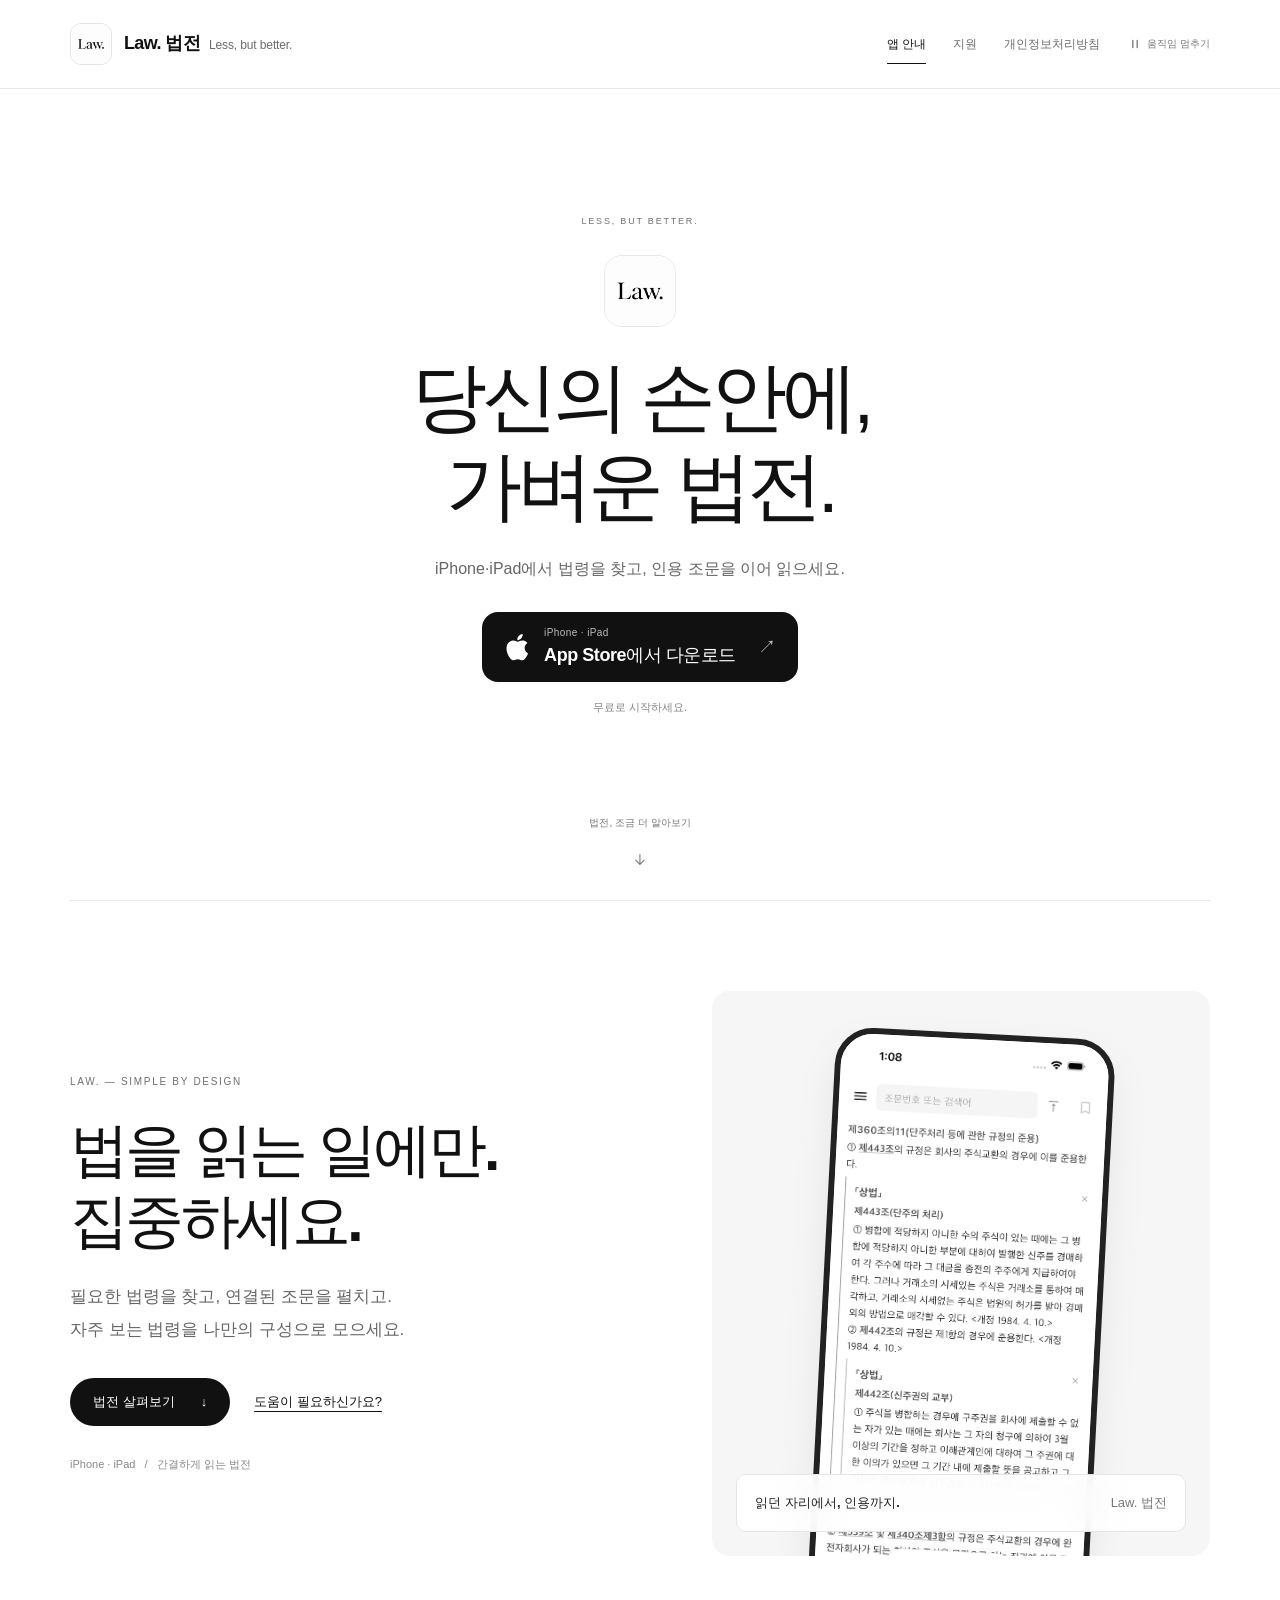
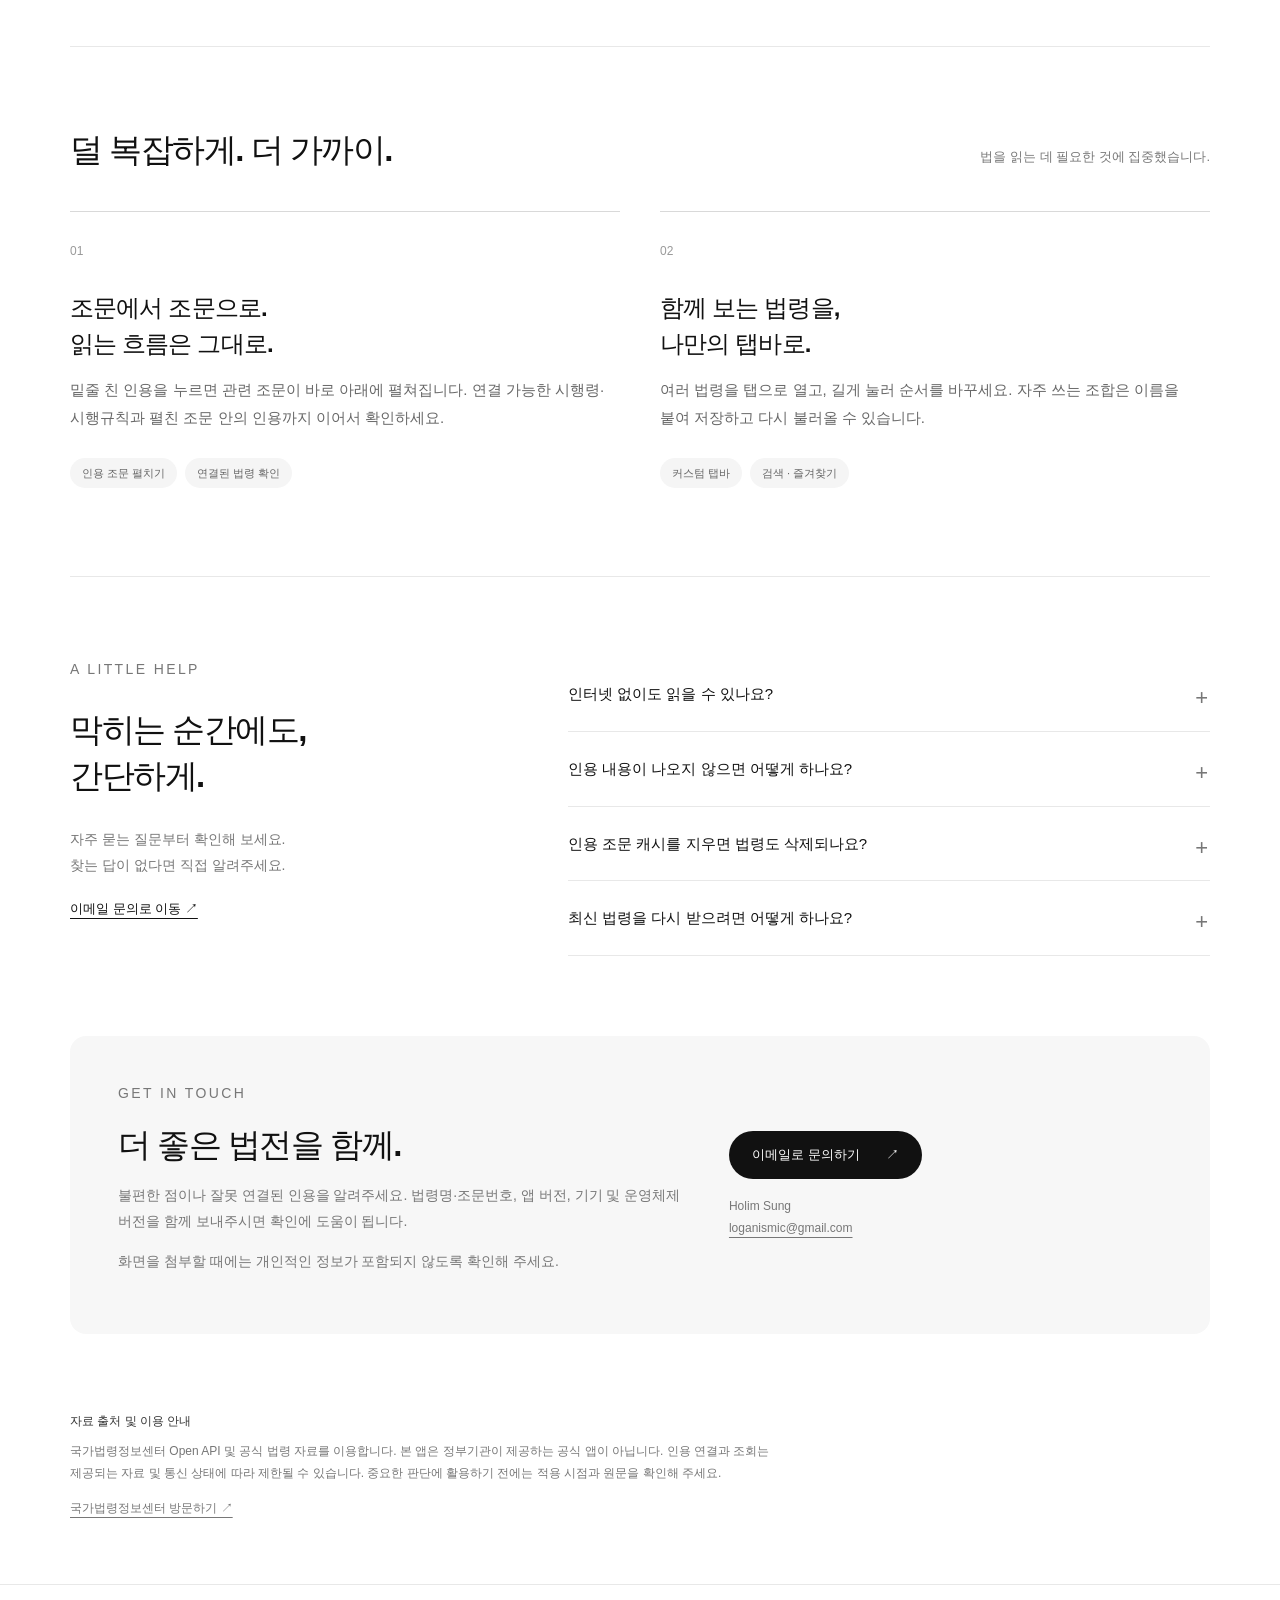
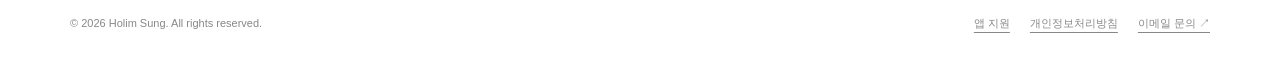
==== index.html @ 964ce5f7 "Clarify Law site name and stable app favicon" ====
<!doctype html>
<html lang="ko">
<head>
<meta charset="utf-8">
<meta name="viewport" content="width=device-width,initial-scale=1">
<meta name="google-site-verification" content="krfbxWykmP0scWW0WlEBBf0osNehtskoBOXJuweZI1c">
<meta name="description" content="법전은 iPhone·iPad에서 법령을 검색하고 읽는 앱입니다. 인용 조문을 바로 펼치고, 즐겨찾기와 나만의 법령 탭으로 편리하게 읽으세요.">
<meta name="theme-color" content="#ffffff">
<meta name="application-name" content="Law. 법전">
<link rel="canonical" href="https://hlsung.github.io/">
<meta property="og:type" content="website">
<meta property="og:locale" content="ko_KR">
<meta property="og:site_name" content="Law. 법전">
<meta property="og:title" content="법전 — iPhone·iPad 법령 검색 앱">
<meta property="og:description" content="법전은 iPhone·iPad에서 법령을 검색하고 읽는 앱입니다. 인용 조문을 바로 펼치고, 즐겨찾기와 나만의 법령 탭으로 편리하게 읽으세요.">
<meta property="og:url" content="https://hlsung.github.io/">
<meta property="og:image" content="https://hlsung.github.io/app-icon.png">
<meta property="og:image:alt" content="Law. 법전 앱 아이콘">
<meta name="twitter:card" content="summary">
<title>법전 — iPhone·iPad 법령 검색 앱</title>
<link rel="icon" type="image/png" sizes="1024x1024" href="./app-icon.png">
<link rel="apple-touch-icon" sizes="1024x1024" href="./app-icon.png">
<link rel="stylesheet" href="./style.css?v=5">
<script type="application/ld+json">
{
  "@context": "https://schema.org",
  "@graph": [
    {
      "@type": "WebSite",
      "@id": "https://hlsung.github.io/#website",
      "url": "https://hlsung.github.io/",
      "name": "Law. 법전",
      "alternateName": ["Law.", "법전", "법전 앱"],
      "inLanguage": "ko-KR"
    },
    {
      "@type": "MobileApplication",
      "@id": "https://hlsung.github.io/#app",
      "name": "법전",
      "url": "https://hlsung.github.io/",
      "installUrl": "https://apps.apple.com/kr/app/%EB%B2%95%EC%A0%84/id6772068306",
      "operatingSystem": "iOS, iPadOS",
      "applicationCategory": "ReferenceApplication",
      "inLanguage": "ko-KR",
      "description": "법전은 iPhone·iPad에서 법령을 검색하고 읽는 앱입니다. 인용 조문을 바로 펼치고, 즐겨찾기와 나만의 법령 탭으로 편리하게 읽으세요.",
      "image": "https://hlsung.github.io/app-icon.png",
      "screenshot": "https://hlsung.github.io/reading.png",
      "author": {
        "@type": "Person",
        "name": "Holim Sung"
      }
    }
  ]
}
</script>
</head>
<body class="landing-page">
<a class="skip" href="#main">본문으로 바로가기</a>
<header class="site-header">
<div class="wrap header-inner">
<a class="brand" href="./index.html" aria-label="법전 앱 안내 홈">
<img class="brand-icon" src="./app-icon.png?v=2" alt="Law. 앱 아이콘" width="48" height="48">
<span>Law. 법전<small>Less, but better.</small>
</span>
</a>
<div class="header-tools">
<nav aria-label="주 메뉴">
<a href="./index.html" aria-current="page">앱 안내</a>
<a href="./index.html#support">지원</a>
<a href="./privacy.html" >개인정보처리방침</a>
</nav>
<button class="motion-toggle" type="button" aria-pressed="false" hidden><svg viewBox="0 0 16 16" aria-hidden="true"><path d="M5.5 4v8m5-8v8" fill="none" stroke="currentColor" stroke-width="1.5" stroke-linecap="round"/></svg><span>움직임 멈추기</span></button>
</div>
</div>
</header>
<main id="main" class="wrap">
<section class="download-stage" aria-labelledby="download-title">
<div class="download-content">
    <p class="eyebrow">LESS, BUT BETTER.</p>
    <img class="download-icon" src="./app-icon.png?v=2" width="88" height="88" alt="Law. 앱 아이콘">
    <h1 id="download-title">당신의 손안에,<br>
<em>가벼운 법전.</em>
</h1>
    <p class="download-description">iPhone·iPad에서 법령을 찾고, 인용 조문을 이어 읽으세요.</p>
    <a class="app-store-button" href="https://apps.apple.com/kr/app/%EB%B2%95%EC%A0%84/id6772068306" target="_blank" rel="noopener noreferrer" aria-label="App Store에서 법전 다운로드 (새 탭)">
<svg viewBox="0 0 24 28" aria-hidden="true" focusable="false">
<path fill="currentColor" d="M19.1 14.5c0-3 2.5-4.5 2.6-4.6-1.4-2.1-3.6-2.4-4.4-2.4-1.9-.2-3.7 1.1-4.7 1.1s-2.5-1.1-4.1-1c-2.1 0-4 1.2-5.1 3-2.2 3.7-.6 9.2 1.5 12.2 1 1.5 2.2 3.1 3.8 3 1.5-.1 2.1-1 4-1s2.5 1 4.1 1c1.7 0 2.7-1.5 3.7-3 1.2-1.7 1.7-3.4 1.7-3.5-.1 0-3.1-1.2-3.1-4.8ZM16 5.5c.8-1 1.4-2.5 1.3-3.9-1.2.1-2.8.8-3.7 1.8-.8.9-1.5 2.4-1.3 3.8 1.4.1 2.8-.7 3.7-1.7Z"/>
</svg>
<span>
<small>iPhone · iPad</small>
<strong>App Store에서 다운로드</strong>
</span>
<span class="store-arrow" aria-hidden="true">↗</span>
</a>
    <p class="download-note">무료로 시작하세요.</p>
  </div>
  <a class="scroll-cue" href="#app-overview">법전, 조금 더 알아보기 <span>
<svg viewBox="0 0 24 24" fill="none" aria-hidden="true">
<path d="M12 5v14m-6-6 6 6 6-6" stroke="currentColor" stroke-width="1.5" stroke-linecap="round" stroke-linejoin="round"/>
</svg>
</span>
</a>
</section>
<section class="hero" id="app-overview" aria-labelledby="overview-title">
<div class="hero-copy" data-reveal>
<p class="eyebrow">LAW. — SIMPLE BY DESIGN</p>
<h2 id="overview-title">법을 읽는 일에만.<br>
<em>집중하세요.</em>
</h2>
<p class="lead">필요한 법령을 찾고, 연결된 조문을 펼치고.<br>자주 보는 법령을 나만의 구성으로 모으세요.</p>
<div class="actions">
<a class="button" href="#features">법전 살펴보기 <span aria-hidden="true">↓</span>
</a>
<a class="text-link" href="#support">도움이 필요하신가요?</a>
</div>
<p class="hero-note">iPhone · iPad &nbsp; / &nbsp; 간결하게 읽는 법전</p>
</div>
<div class="showcase" data-reveal>
<div class="device">
<img src="./reading.png" alt="상법 본문 아래에 인용된 제443조와 제442조를 연속으로 펼친 실제 앱 화면" width="1206" height="2622" fetchpriority="high">
</div>
<div class="showcase-label">
<strong>읽던 자리에서, 인용까지.</strong>
<span>Law. 법전</span>
</div>
</div>
</section>
<section class="section" id="features" data-reveal>
<div class="section-heading">
<h2>덜 복잡하게. 더 가까이.</h2>
<p>법을 읽는 데 필요한 것에 집중했습니다.</p>
</div>
<div class="features">
<article class="feature" data-reveal>
<span class="num" aria-hidden="true">01</span>
<h3>조문에서 조문으로.<br>읽는 흐름은 그대로.</h3>
<p>밑줄 친 인용을 누르면 관련 조문이 바로 아래에 펼쳐집니다. 연결 가능한 시행령·시행규칙과 펼친 조문 안의 인용까지 이어서 확인하세요.</p>
<div class="tags">
<span>인용 조문 펼치기</span>
<span>연결된 법령 확인</span>
</div>
</article>
<article class="feature" data-reveal>
<span class="num" aria-hidden="true">02</span>
<h3>함께 보는 법령을,<br>나만의 탭바로.</h3>
<p>여러 법령을 탭으로 열고, 길게 눌러 순서를 바꾸세요. 자주 쓰는 조합은 이름을 붙여 저장하고 다시 불러올 수 있습니다.</p>
<div class="tags">
<span>커스텀 탭바</span>
<span>검색 · 즐겨찾기</span>
</div>
</article>
</div>
</section>
<section class="section support-layout" id="support" data-reveal>
<div class="support-intro">
<p class="eyebrow">A LITTLE HELP</p>
<h2>막히는 순간에도,<br>간단하게.</h2>
<p>자주 묻는 질문부터 확인해 보세요.<br>찾는 답이 없다면 직접 알려주세요.</p>
<a class="text-link" href="#contact">이메일 문의로 이동 ↗</a>
</div>
<div class="faq">
<details>
<summary>인터넷 없이도 읽을 수 있나요?</summary>
<p>다운로드한 법령 본문은 기기에 저장됩니다. 새로운 법령의 검색·다운로드, 업데이트 및 아직 저장하지 않은 인용 조회에는 인터넷 연결이 필요합니다.</p>
</details>
<details>
<summary>인용 내용이 나오지 않으면 어떻게 하나요?</summary>
<p>인터넷 연결을 확인하고 다시 시도해 주세요. 일부 인용은 공식 자료의 연결 상태나 제공 범위에 따라 표시되지 않을 수 있습니다. 계속 문제가 생기면 법령명과 조문번호를 문의 이메일로 보내주세요.</p>
</details>
<details>
<summary>인용 조문 캐시를 지우면 법령도 삭제되나요?</summary>
<p>설정의 ‘임시 데이터’에서 인용 조문 캐시를 삭제하면 눌러서 받아온 인용 본문을 정리합니다. 저장한 법령 본문과 링크 정보, 즐겨찾기 및 커스텀 탭바는 유지됩니다.</p>
</details>
<details>
<summary>최신 법령을 다시 받으려면 어떻게 하나요?</summary>
<p>왼쪽 메뉴의 ‘현재 법령 다시 불러오기’를 이용하세요. 중요한 판단에 활용하기 전에는 국가법령정보센터에서 적용 시점과 원문을 확인해 주세요.</p>
</details>
</div>
</section>
<section class="contact" id="contact" data-reveal>
<div>
<p class="eyebrow">GET IN TOUCH</p>
<h2>더 좋은 법전을 함께.</h2>
<p>불편한 점이나 잘못 연결된 인용을 알려주세요. 법령명·조문번호, 앱 버전, 기기 및 운영체제 버전을 함께 보내주시면 확인에 도움이 됩니다.</p>
<p>화면을 첨부할 때에는 개인적인 정보가 포함되지 않도록 확인해 주세요.</p>
</div>
<div class="contact-side">
<a class="button" href="mailto:loganismic@gmail.com?subject=%EB%B2%95%EC%A0%84%20%EC%95%B1%20%EB%AC%B8%EC%9D%98">이메일로 문의하기 <span aria-hidden="true">↗</span>
</a>
<p class="email">Holim Sung<br>
<a href="mailto:loganismic@gmail.com">loganismic@gmail.com</a>
</p>
</div>
</section>
<section class="source">
<strong>자료 출처 및 이용 안내</strong>
<p>국가법령정보센터 Open API 및 공식 법령 자료를 이용합니다. 본 앱은 정부기관이 제공하는 공식 앱이 아닙니다. 인용 연결과 조회는 제공되는 자료 및 통신 상태에 따라 제한될 수 있습니다. 중요한 판단에 활용하기 전에는 적용 시점과 원문을 확인해 주세요.</p>
<a href="https://www.law.go.kr/">국가법령정보센터 방문하기 ↗</a>
</section>
</main>
<footer class="site-footer">
<div class="wrap footer-inner">
<span>© 2026 Holim Sung. All rights reserved.</span>
<div class="footer-links">
<a href="./index.html#support">앱 지원</a>
<a href="./privacy.html">개인정보처리방침</a>
<a href="mailto:loganismic@gmail.com">이메일 문의 ↗</a>
</div>
</div>
</footer>
<script src="./script.js?v=1" defer>
</script>
</body>
</html>
---- style.css ----
:root {
  --paper: #fff;
  --ink: #111;
  --muted: #6c6c6c;
  --line: #e8e8e8;
  --surface: #f7f7f7;
  --ease: cubic-bezier(.22, 1, .36, 1);
}
* { box-sizing: border-box; }
html { scroll-behavior: smooth; scroll-padding-top: 88px; color-scheme: light; }
body { margin: 0; color: var(--ink); background: var(--paper); font: 16px/1.85 -apple-system, BlinkMacSystemFont, 'Apple SD Gothic Neo', sans-serif; word-break: keep-all; overflow-x: clip; }
a { color: inherit; text-underline-offset: 5px; }
a:hover { color: #737373; }
a:focus-visible, button:focus-visible, summary:focus-visible { outline: 2px solid #111; outline-offset: 6px; }
button { font: inherit; }
h1, h2, h3, p { margin-top: 0; }
h1, h2, h3 { font-weight: 550; }
em { font-style: normal; }
.wrap { width: min(1140px, calc(100% - 80px)); margin: auto; }
.skip { position: fixed; top: -100px; left: 20px; z-index: 20; background: white; padding: 12px; }
.skip:focus { top: 12px; }
.site-header { position: relative; z-index: 2; background: white; border-bottom: 1px solid var(--line); }
.header-inner { display: flex; align-items: center; justify-content: space-between; min-height: 88px; gap: 24px; }
.brand { display: flex; align-items: center; gap: 12px; text-decoration: none; font-weight: 650; font-size: 18px; letter-spacing: -.035em; }
.brand-icon { width: 42px; height: 42px; border: 1px solid #e5e5e5; border-radius: 11px; }
.brand small { color: var(--muted); font-size: 12px; font-weight: 400; margin-left: 9px; letter-spacing: -.01em; }
.header-tools { display: flex; align-items: center; gap: 28px; }
nav { display: flex; gap: 27px; font-size: 12px; }
nav a { text-decoration: none; padding: 8px 0; color: #6c6c6c; }
nav a:hover, nav a[aria-current=page] { color: #111; }
nav a[aria-current=page] { box-shadow: 0 1px #111; }
.motion-toggle { display: inline-flex; align-items: center; gap: 5px; padding: 8px 0; background: none; border: 0; color: #777; font-size: 10px; cursor: pointer; white-space: nowrap; }
.motion-toggle[hidden] { display: none; }
.motion-toggle:hover { color: #111; }
.motion-toggle svg { width: 14px; height: 14px; }
.motion-toggle[aria-pressed=true] svg { transform: rotate(90deg); }
.eyebrow { font-size: 10px; letter-spacing: .17em; font-weight: 500; color: #707070; margin: 0 0 24px; }
.lead { font-size: 17px; color: #666; line-height: 1.9; }

/* Generous space and a single clear action on the first screen. */
.download-stage { min-height: max(620px, calc(100svh - 89px)); position: relative; display: flex; align-items: center; justify-content: center; text-align: center; padding: 50px 20px 108px; }
.download-content { max-width: 700px; animation: arrive .7s var(--ease) both; }
.download-content .eyebrow { margin-bottom: 25px; letter-spacing: .2em; font-size: 9px; }
.download-icon { display: block; width: 72px; height: 72px; border-radius: 18px; border: 1px solid #e8e8e8; margin: 0 auto 26px; }
.download-content h1 { font-size: clamp(46px, 6.1vw, 76px); font-weight: 520; line-height: 1.17; letter-spacing: -.065em; margin-bottom: 23px; }
.download-description { font-size: 16px; color: #666; margin-bottom: 29px; }
.app-store-button { display: inline-flex; align-items: center; gap: 14px; min-height: 70px; padding: 12px 22px; border-radius: 16px; background: #111; color: #fff; text-decoration: none; text-align: left; transition: transform .3s var(--ease), background .25s, box-shadow .3s; }
.app-store-button > svg { width: 26px; height: 31px; flex-shrink: 0; }
.app-store-button small { display: block; color: #bcbcbc; font-size: 10px; letter-spacing: .04em; line-height: 1.5; }
.app-store-button strong { display: block; font-weight: 550; font-size: 18px; letter-spacing: -.025em; line-height: 1.7; }
.store-arrow { font-size: 18px; margin-left: 8px; color: #bdbdbd; transition: transform .3s var(--ease); }
.app-store-button:hover { color: white; background: #292929; transform: translateY(-2px); box-shadow: 0 8px 22px #00000012; }
.app-store-button:hover .store-arrow { transform: translate(2px, -2px); }
.app-store-button:active { transform: scale(.98); }
.download-note { font-size: 11px; color: #858585; margin: 15px 0 0; }
.scroll-cue { position: absolute; bottom: 26px; left: 50%; transform: translateX(-50%); display: flex; flex-direction: column; align-items: center; gap: 12px; color: #777; font-size: 10px; text-decoration: none; white-space: nowrap; }
.scroll-cue > span { width: 30px; height: 30px; display: grid; place-items: center; }
.scroll-cue svg { width: 17px; height: 17px; animation: nudge 4s ease-in-out infinite; }
.hero { display: grid; grid-template-columns: 1.15fr 1fr; align-items: center; gap: 70px; padding: 90px 0; border-top: 1px solid var(--line); scroll-margin-top: 30px; }
.hero h2 { font-size: clamp(40px, 4.6vw, 62px); line-height: 1.2; letter-spacing: -.06em; margin-bottom: 25px; }
.hero-copy { padding: 20px 0; }
.actions { display: flex; align-items: center; gap: 24px; flex-wrap: wrap; margin-top: 32px; }
.button { display: inline-flex; align-items: center; gap: 26px; padding: 12px 23px; border-radius: 30px; color: white; background: #111; text-decoration: none; font-size: 13px; font-weight: 500; transition: transform .3s var(--ease), background .25s; }
.button:hover { color: white; background: #333; transform: translateY(-2px); }
.button:active { transform: scale(.98); }
.text-link { font-size: 13px; }
.hero-note { font-size: 11px; color: #888; margin: 28px 0 0; }
.showcase { height: 565px; position: relative; display: flex; justify-content: center; overflow: hidden; padding-top: 42px; background: #f6f6f6; border-radius: 18px; }
.device { width: 280px; flex: none; align-self: flex-start; border: 6px solid #222; border-radius: 38px; background: white; overflow: hidden; box-shadow: 0 18px 40px #00000012; transform: rotate(3deg); }
.device img { display: block; width: 100%; height: auto; filter: grayscale(1); }
.showcase-label { position: absolute; bottom: 24px; left: 24px; right: 24px; background: #ffffffea; border: 1px solid #e5e5e5; color: #222; border-radius: 10px; padding: 16px 18px; font-size: 13px; display: flex; justify-content: space-between; gap: 12px; backdrop-filter: blur(16px); }
.showcase-label strong { font-weight: 550; }
.showcase-label span { color: #777; }
.section { padding: 80px 0; border-top: 1px solid var(--line); }
.section-heading { display: flex; justify-content: space-between; align-items: baseline; gap: 30px; margin-bottom: 38px; }
.section-heading h2, .contact h2 { font-size: 33px; line-height: 1.4; letter-spacing: -.045em; margin: 0; }
.section-heading > p { font-size: 13px; color: #777; margin: 0; }
.features { display: grid; grid-template-columns: 1fr 1fr; gap: 40px; }
.feature { padding: 28px 0 8px; border-top: 1px solid #d9d9d9; }
.feature .num { display: block; color: #999; font-size: 12px; font-variant-numeric: tabular-nums; margin-bottom: 28px; }
.feature h3 { font-size: 24px; line-height: 1.5; letter-spacing: -.035em; margin-bottom: 14px; }
.feature p { font-size: 15px; color: #686868; margin-bottom: 0; }
.feature:nth-child(2) { --reveal-delay: .06s; }
.tags { display: flex; flex-wrap: wrap; gap: 8px; margin-top: 26px; }
.tags span { font-size: 11px; color: #666; padding: 5px 12px; background: #f5f5f5; border-radius: 30px; }
.support-layout { display: grid; grid-template-columns: .8fr 1.2fr; gap: 70px; }
.support-intro h2 { font-size: 33px; line-height: 1.4; letter-spacing: -.045em; }
.support-intro p { color: #777; font-size: 14px; }
.faq details { border-bottom: 1px solid var(--line); }
.faq summary { position: relative; cursor: pointer; font-size: 15px; font-weight: 500; padding: 23px 34px 23px 0; list-style: none; }
.faq summary::-webkit-details-marker { display: none; }
.faq summary::after { content: '+'; position: absolute; right: 2px; top: 21px; font-size: 22px; font-weight: 300; color: #777; }
.faq details[open] summary::after { content: '−'; }
.faq details p { font-size: 14px; color: #777; padding-right: 25px; margin: 0 0 24px; }
.contact { padding: 45px 48px; border-radius: 16px; background: #f7f7f7; display: grid; grid-template-columns: 1.3fr 1fr; gap: 48px; margin-bottom: 76px; }
.contact .eyebrow { margin-bottom: 15px; }
.contact h2 { margin-bottom: 15px; }
.contact p { color: #777; font-size: 14px; }
.contact-side { align-self: center; }
.email { overflow-wrap: anywhere; }
.contact-side p { font-size: 12px; margin: 16px 0 0; }
.source { font-size: 12px; color: #777; max-width: 740px; margin-bottom: 65px; }
.source strong { display: block; color: #333; font-weight: 550; margin-bottom: 8px; }
.site-footer { border-top: 1px solid var(--line); padding: 28px 0 35px; }
.footer-inner { display: flex; justify-content: space-between; align-items: center; gap: 20px; font-size: 11px; color: #888; }
.footer-links { display: flex; gap: 20px; }

/* Thin document lines and restrained movement, all in black and white. */
.privacy-hero { display: grid; grid-template-columns: 1.15fr 1fr; align-items: center; gap: 60px; padding: 78px 0 68px; }
.privacy-hero h1 { font-size: clamp(46px, 5.7vw, 70px); font-weight: 520; line-height: 1.2; letter-spacing: -.065em; margin-bottom: 25px; }
.privacy-hero-copy { animation: arrive .7s var(--ease) both; }
.privacy-hero .lead { font-size: 16px; }
.meta { max-width: 430px; margin: 28px 0 0; padding-top: 22px; border-top: 1px solid var(--line); color: #888; font-size: 11px; line-height: 1.9; }
.privacy-figure { margin: 0; min-width: 0; }
.document-figure { display: block; width: 100%; max-width: 450px; margin: auto; }
.figure-guide { stroke: #f0f0f0; stroke-width: .8; }
.figure-lines { stroke: #d5d5d5; stroke-width: 1; stroke-linecap: round; }
.figure-wordmark { fill: #111; font: 24px Georgia, serif; }
.figure-title { fill: #222; font-size: 16px; letter-spacing: -.5px; font-weight: 500; }
.figure-footnote { fill: #888; font-size: 7px; letter-spacing: .4px; }
.sheet-back { transform-origin: 240px 210px; animation: sheet-back 10s ease-in-out infinite; }
.sheet-front { animation: sheet-drift 8s ease-in-out infinite; }
.figure-orbit { stroke: #ededed; stroke-width: 1; }
.figure-motion { stroke: #8c8c8c; stroke-width: 1; stroke-linecap: round; stroke-dasharray: 24 185; animation: line-travel 9s linear infinite; }
.privacy-figure figcaption { text-align: center; color: #999; font-size: 8px; letter-spacing: .17em; margin-top: 12px; }
.privacy-overview { display: grid; grid-template-columns: repeat(3, minmax(0, 1fr)); gap: 35px; padding-bottom: 65px; }
.overview-card { display: block; min-width: 0; text-decoration: none; border-top: 1px solid #d9d9d9; padding: 28px 0 0; transition: border-color .3s; }
.overview-card:hover { color: #111; border-color: #111; }
.overview-icon { display: flex; width: 36px; height: 36px; align-items: center; justify-content: center; margin-bottom: 24px; }
.overview-icon svg { width: 29px; height: 29px; stroke: #444; stroke-width: 1.3; stroke-linecap: round; stroke-linejoin: round; }
.overview-number { display: block; font-size: 8px; color: #888; letter-spacing: .09em; margin-bottom: 9px; }
.overview-card h2 { font-size: 23px; letter-spacing: -.035em; line-height: 1.4; margin-bottom: 7px; }
.overview-card p { font-size: 13px; color: #888; margin-bottom: 25px; }
.overview-more { display: flex; align-items: center; justify-content: space-between; gap: 10px; font-size: 11px; color: #666; }
.overview-more > span { transition: transform .3s var(--ease); }
.overview-card:hover .overview-more > span { transform: translate(2px, -2px); }
.tone-lilac { --reveal-delay: .06s; }
.tone-peach { --reveal-delay: .12s; }
.privacy-layout { display: grid; grid-template-columns: 245px minmax(0, 1fr); gap: 75px; padding-bottom: 85px; }
.toc { position: sticky; top: 30px; align-self: start; padding: 25px 21px; border: 1px solid #ededed; border-radius: 12px; }
.toc-eyebrow { display: block; font-size: 8px; letter-spacing: .14em; color: #999; margin-bottom: 8px; }
.toc strong { display: block; font-size: 14px; font-weight: 550; margin-bottom: 20px; }
.toc a { display: block; font-size: 12px; text-decoration: none; color: #777; padding: 8px 10px; margin: 0 -10px 2px; border-radius: 6px; transition: background .25s, color .25s; }
.toc a:hover, .toc a.is-active { background: #f6f6f6; color: #111; }
.toc a.is-active { font-weight: 550; }
.reading-status { display: flex; align-items: center; justify-content: space-between; flex-wrap: wrap; gap: 10px; margin-top: 24px; padding-top: 20px; border-top: 1px solid var(--line); color: #888; font-size: 10px; }
.reading-status[hidden] { display: none; }
.reading-status output { font-variant-numeric: tabular-nums; font-size: 11px; color: #444; }
.reading-track { width: 100%; height: 2px; background: #efefef; overflow: hidden; }
.reading-track > span { display: block; width: 100%; height: 100%; background: #444; transform: scaleX(0); transform-origin: left; transition: transform .2s linear; }
.privacy-note { border-bottom: 1px solid var(--line); padding-bottom: 23px; color: #888; font-size: 13px; line-height: 1.8; margin-bottom: 8px; }
.policy section { padding: 32px 0; border-bottom: 1px solid var(--line); scroll-margin-top: 32px; }
.policy section:last-child { border-bottom: 0; }
.policy h2 { font-size: 22px; letter-spacing: -.035em; line-height: 1.5; margin-bottom: 18px; }
.policy p { color: #666; font-size: 15px; line-height: 1.95; margin-bottom: 16px; }
.policy section.card { border: 0; border-radius: 12px; padding: 30px; background: #f7f7f7; margin: 20px 0; }
.policy section.card a { color: #111; }

/* Native-feeling ease-out: small displacement, no bounce or forced delay. */
.motion-ready [data-reveal] { opacity: 0; transform: translateY(12px); transition: opacity .65s var(--ease) var(--reveal-delay, 0s), transform .65s var(--ease) var(--reveal-delay, 0s); }
.motion-ready [data-reveal].is-visible { opacity: 1; transform: none; }
@keyframes arrive { from { opacity: 0; transform: translateY(10px); } to { opacity: 1; transform: none; } }
@keyframes sheet-drift { 0%, 100% { transform: translateY(0); } 50% { transform: translateY(-4px); } }
@keyframes sheet-back { 0%, 100% { transform: rotate(0); } 50% { transform: rotate(-1.5deg); } }
@keyframes line-travel { to { stroke-dashoffset: -418; } }
@keyframes nudge { 0%, 65%, 100% { transform: translateY(0); } 80% { transform: translateY(2px); } }

@media (min-width: 651px) and (max-height: 780px) {
  .download-stage { min-height: calc(100svh - 89px); padding: 25px 20px 86px; }
  .download-icon { width: 60px; height: 60px; border-radius: 15px; margin-bottom: 20px; }
  .download-content .eyebrow { margin-bottom: 20px; }
  .download-content h1 { font-size: clamp(44px, 5.5vw, 66px); margin-bottom: 20px; }
  .download-description { margin-bottom: 25px; font-size: 15px; }
  .scroll-cue { bottom: 22px; gap: 7px; }
}
@media (max-width: 1000px) {
  .header-tools { gap: 20px; } nav { gap: 20px; }
  .hero { gap: 35px; } .showcase { height: 490px; } .device { width: 250px; }
  .privacy-hero { gap: 20px; } .privacy-layout { grid-template-columns: 215px minmax(0, 1fr); gap: 45px; }
  .privacy-overview { gap: 25px; } .overview-card p { font-size: 12px; }
}
@media (max-width: 900px) {
  .wrap { width: calc(100% - 48px); } .brand small { display: none; }
  .support-layout { gap: 35px; } .contact { padding: 35px; gap: 25px; }
}
@media (max-width: 750px) {
  .header-tools { gap: 15px; } nav { gap: 16px; }
  .privacy-hero h1 { font-size: 48px; } .privacy-hero .lead { font-size: 15px; }
  .overview-card h2 { font-size: 20px; } .overview-number { font-size: 7px; } .overview-more { font-size: 10px; }
  .privacy-layout { grid-template-columns: 1fr; gap: 30px; }
  .toc { position: static; display: grid; grid-template-columns: 1fr 1fr; gap: 3px 18px; }
  .toc-eyebrow, .toc strong, .reading-status { grid-column: 1 / -1; }
  .toc strong { margin-bottom: 8px; } .reading-status { margin-top: 12px; padding-top: 14px; }
}
@media (max-width: 650px) {
  .wrap { width: calc(100% - 40px); }
  .header-inner { min-height: 105px; flex-wrap: wrap; padding: 15px 0 12px; gap: 12px; }
  .brand { font-size: 17px; } .brand-icon { width: 38px; height: 38px; }
  .header-tools { display: contents; } .header-tools > nav { order: 3; width: 100%; justify-content: space-between; font-size: 12px; gap: 16px; }
  .motion-toggle { margin-left: auto; }
  .download-stage { min-height: max(615px, calc(100svh - 113px)); padding: 35px 0 90px; }
  .download-content .eyebrow { margin-bottom: 24px; font-size: 9px; }
  .download-icon { width: 64px; height: 64px; border-radius: 16px; margin-bottom: 24px; }
  .download-content h1 { font-size: clamp(43px, 11.3vw, 58px); margin-bottom: 22px; }
  .download-description { font-size: 14px; margin-bottom: 25px; }
  .app-store-button { padding: 12px 18px; gap: 12px; }
  .app-store-button strong { font-size: 16px; } .app-store-button > svg { width: 24px; height: 28px; } .store-arrow { margin-left: 4px; }
  .scroll-cue { bottom: 23px; gap: 8px; }
  .hero { grid-template-columns: 1fr; gap: 35px; padding: 48px 0; }
  .hero-copy { padding: 0; } .hero h2 { font-size: clamp(38px, 10vw, 52px); }
  .lead { font-size: 16px; } .eyebrow { margin-bottom: 20px; }
  .showcase { height: 440px; border-radius: 14px; padding-top: 28px; } .device { width: 250px; }
  .showcase-label { left: 18px; right: 18px; font-size: 12px; padding: 14px; }
  .section { padding: 48px 0; } .section-heading { display: block; margin-bottom: 27px; }
  .section-heading h2, .support-intro h2, .contact h2 { font-size: 28px; } .section-heading > p { margin-top: 10px; }
  .features { grid-template-columns: 1fr; gap: 26px; } .feature { padding: 25px 0 4px; } .feature h3 { font-size: 22px; }
  .support-layout { grid-template-columns: 1fr; gap: 5px; } .support-intro h2 { margin-bottom: 12px; }
  .contact { grid-template-columns: 1fr; padding: 27px; gap: 16px; margin-bottom: 42px; }
  .source { margin-bottom: 40px; } .footer-inner { flex-direction: column; align-items: flex-start; gap: 12px; }
  .privacy-hero { padding: 47px 0 42px; grid-template-columns: 1fr; gap: 20px; }
  .privacy-hero h1 { font-size: clamp(46px, 12vw, 60px); } .privacy-hero .lead { font-size: 16px; }
  .meta { margin-top: 25px; padding-top: 18px; font-size: 10px; }
  .privacy-figure { width: 100%; max-width: 310px; margin: 0 auto; }
  .privacy-figure figcaption { font-size: 7px; margin-top: 7px; }
  .privacy-overview { grid-template-columns: 1fr; padding-bottom: 40px; gap: 25px; }
  .overview-card { display: grid; grid-template-columns: 35px minmax(0, 1fr); gap: 0 18px; padding-top: 21px; }
  .overview-icon { grid-row: 1 / 4; grid-column: 1; margin: 7px 0 0; }
  .overview-number, .overview-card h2, .overview-card p { grid-column: 2; }
  .overview-number { font-size: 7px; margin-bottom: 5px; } .overview-card h2 { font-size: 21px; }
  .overview-card p { margin-bottom: 18px; } .overview-more { grid-column: 2; font-size: 11px; }
  .toc { padding: 23px 21px; gap: 3px 16px; } .toc a { font-size: 11px; line-height: 1.7; }
  .privacy-note { font-size: 12px; padding-bottom: 20px; } .policy h2 { font-size: 21px; }
  .policy section { padding: 26px 0; } .policy section.card { padding: 25px; } .policy p { font-size: 14px; }
  .privacy-layout { padding-bottom: 50px; }
}
@media (max-width: 360px) {
  .wrap { width: calc(100% - 32px); } .download-content h1 { font-size: 40px; }
  .download-description { font-size: 13px; } .header-tools > nav { font-size: 11px; }
  .toc { grid-template-columns: 1fr; } .footer-links { flex-wrap: wrap; gap: 10px 18px; }
}
.motion-paused *, .motion-paused *::before, .motion-paused *::after { animation: none !important; transition: none !important; }
.motion-paused [data-reveal] { opacity: 1; transform: none; }
html.motion-paused { scroll-behavior: auto; }
@media (prefers-reduced-motion: reduce) {
  html { scroll-behavior: auto; }
  *, *::before, *::after { animation: none !important; transition: none !important; }
  .motion-ready [data-reveal] { opacity: 1; transform: none; }
}
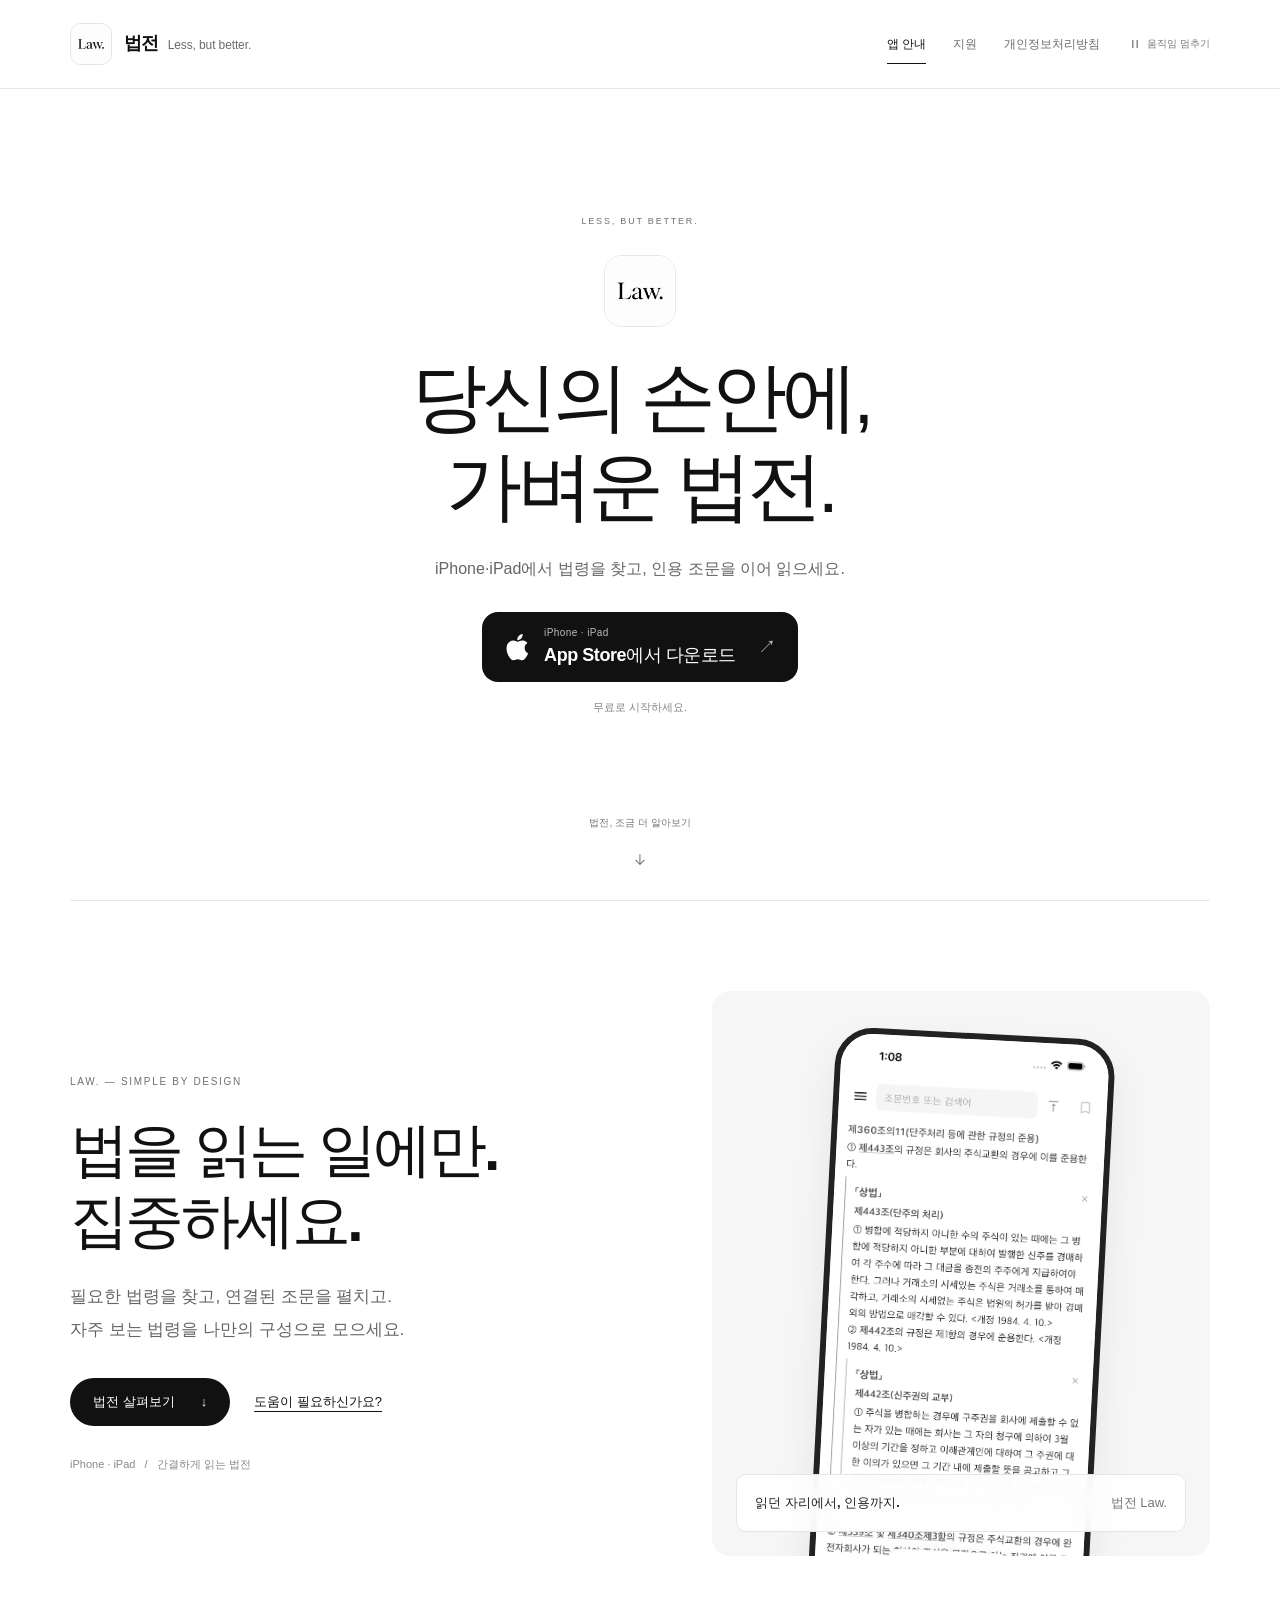
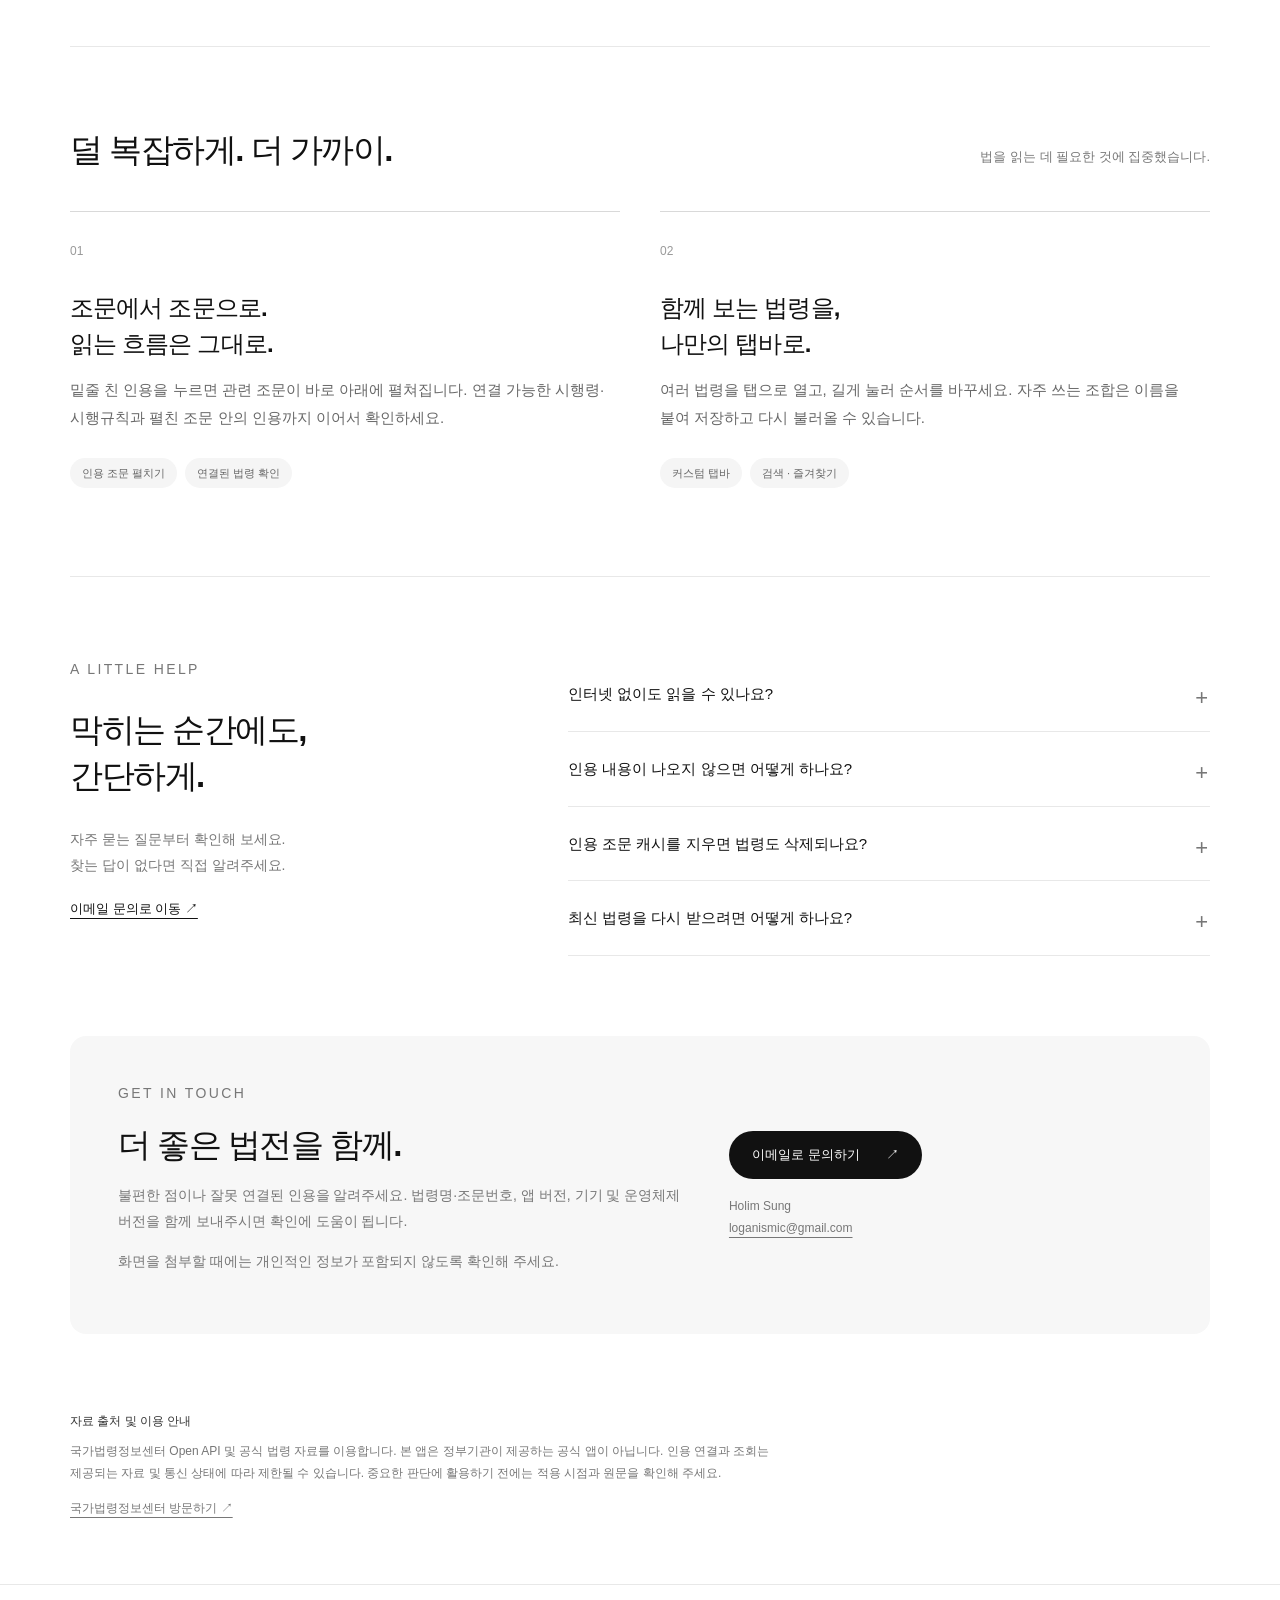
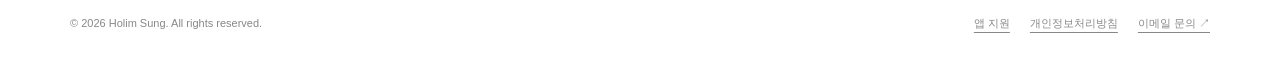
==== commit 1c2427ec: "Keep existing site content and set only Law search branding" ====
--- a/index.html
+++ b/index.html
@@ -11,13 +11,13 @@
 <meta property="og:type" content="website">
 <meta property="og:locale" content="ko_KR">
 <meta property="og:site_name" content="Law. 법전">
-<meta property="og:title" content="법전 — iPhone·iPad 법령 검색 앱">
+<meta property="og:title" content="Law. 법전">
 <meta property="og:description" content="법전은 iPhone·iPad에서 법령을 검색하고 읽는 앱입니다. 인용 조문을 바로 펼치고, 즐겨찾기와 나만의 법령 탭으로 편리하게 읽으세요.">
 <meta property="og:url" content="https://hlsung.github.io/">
 <meta property="og:image" content="https://hlsung.github.io/app-icon.png">
-<meta property="og:image:alt" content="Law. 법전 앱 아이콘">
+<meta property="og:image:alt" content="법전 Law. 앱 아이콘">
 <meta name="twitter:card" content="summary">
-<title>법전 — iPhone·iPad 법령 검색 앱</title>
+<title>Law. 법전</title>
 <link rel="icon" type="image/png" sizes="1024x1024" href="./app-icon.png">
 <link rel="apple-touch-icon" sizes="1024x1024" href="./app-icon.png">
 <link rel="stylesheet" href="./style.css?v=5">
@@ -60,7 +60,7 @@
 <div class="wrap header-inner">
 <a class="brand" href="./index.html" aria-label="법전 앱 안내 홈">
 <img class="brand-icon" src="./app-icon.png?v=2" alt="Law. 앱 아이콘" width="48" height="48">
-<span>Law. 법전<small>Less, but better.</small>
+<span>법전<small>Less, but better.</small>
 </span>
 </a>
 <div class="header-tools">
@@ -121,7 +121,7 @@
 </div>
 <div class="showcase-label">
 <strong>읽던 자리에서, 인용까지.</strong>
-<span>Law. 법전</span>
+<span>법전 Law.</span>
 </div>
 </div>
 </section>
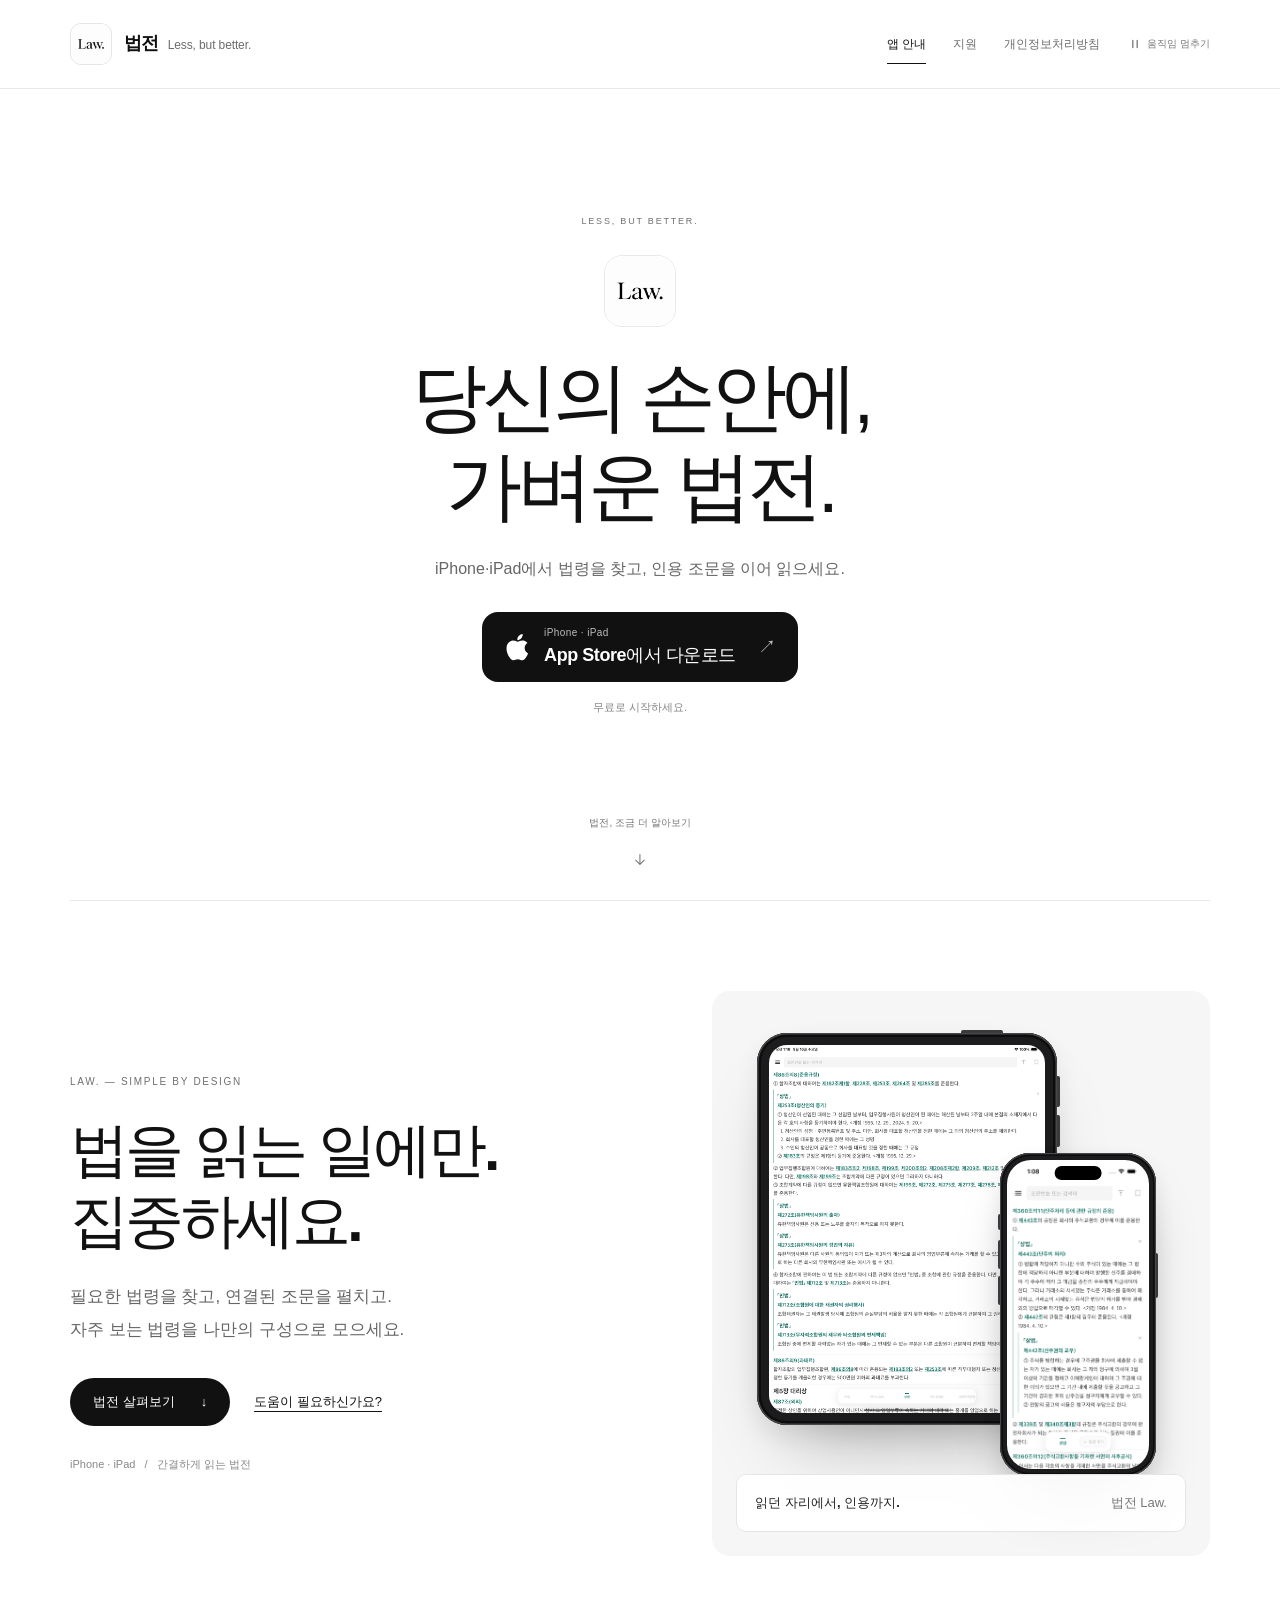
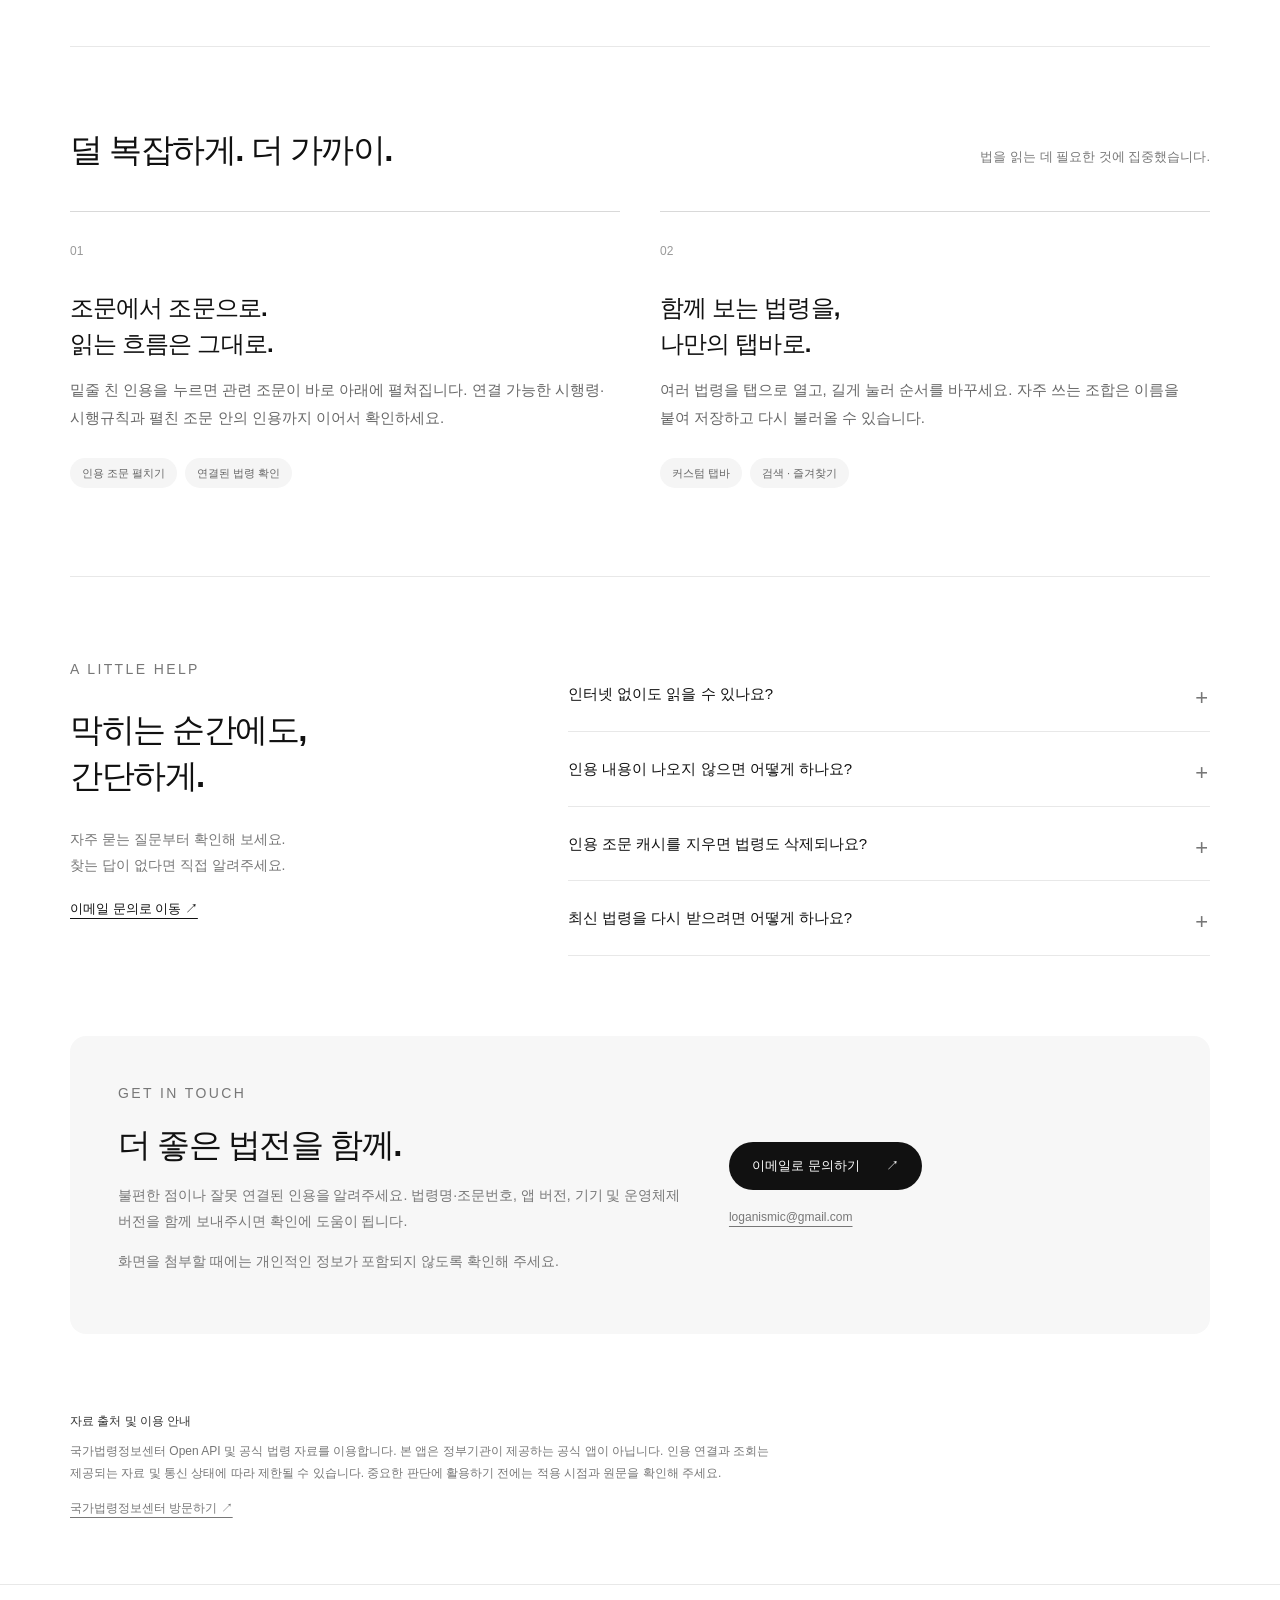
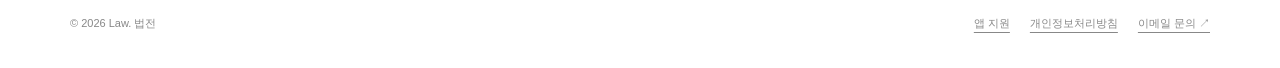
==== commit c7128fd1: "Add real-capture iPad and iPhone, animated FAQ, trim privacy page Co-Authored-By: Claude Opus 5.5 <n" ====
--- a/index.html
+++ b/index.html
@@ -20,7 +20,7 @@
 <title>Law. 법전</title>
 <link rel="icon" type="image/png" sizes="1024x1024" href="./app-icon.png">
 <link rel="apple-touch-icon" sizes="1024x1024" href="./app-icon.png">
-<link rel="stylesheet" href="./style.css?v=5">
+<link rel="stylesheet" href="./style.css?v=6">
 <script type="application/ld+json">
 {
   "@context": "https://schema.org",
@@ -116,8 +116,15 @@
 <p class="hero-note">iPhone · iPad &nbsp; / &nbsp; 간결하게 읽는 법전</p>
 </div>
 <div class="showcase" data-reveal>
-<div class="device">
-<img src="./reading.png" alt="상법 본문 아래에 인용된 제443조와 제442조를 연속으로 펼친 실제 앱 화면" width="1206" height="2622" fetchpriority="high">
+<div class="device-stage">
+<div class="device-ipad">
+<span class="ipad-top" aria-hidden="true"></span><span class="ipad-volume" aria-hidden="true"></span><span class="ipad-volume lower" aria-hidden="true"></span>
+<img src="./ipad-reading.png" alt="iPad에서 상법 조문 아래에 인용 조문을 여러 개 펼친 실제 앱 화면" width="1032" height="1376" fetchpriority="high">
+</div>
+<div class="device-iphone">
+<span class="iphone-action" aria-hidden="true"></span><span class="iphone-volume" aria-hidden="true"></span><span class="iphone-volume lower" aria-hidden="true"></span><span class="iphone-side" aria-hidden="true"></span><span class="iphone-island" aria-hidden="true"></span>
+<img src="./reading.png" alt="iPhone에서 상법 본문 아래에 인용된 제443조와 제442조를 연속으로 펼친 실제 앱 화면" width="1206" height="2622">
+</div>
 </div>
 <div class="showcase-label">
 <strong>읽던 자리에서, 인용까지.</strong>
@@ -187,7 +194,7 @@
 <div class="contact-side">
 <a class="button" href="mailto:loganismic@gmail.com?subject=%EB%B2%95%EC%A0%84%20%EC%95%B1%20%EB%AC%B8%EC%9D%98">이메일로 문의하기 <span aria-hidden="true">↗</span>
 </a>
-<p class="email">Holim Sung<br>
+<p class="email">
 <a href="mailto:loganismic@gmail.com">loganismic@gmail.com</a>
 </p>
 </div>
@@ -200,7 +207,7 @@
 </main>
 <footer class="site-footer">
 <div class="wrap footer-inner">
-<span>© 2026 Holim Sung. All rights reserved.</span>
+<span>© 2026 Law. 법전</span>
 <div class="footer-links">
 <a href="./index.html#support">앱 지원</a>
 <a href="./privacy.html">개인정보처리방침</a>
@@ -208,7 +215,7 @@
 </div>
 </div>
 </footer>
-<script src="./script.js?v=1" defer>
+<script src="./script.js?v=2" defer>
 </script>
 </body>
 </html>
--- a/style.css
+++ b/style.css
@@ -66,8 +66,24 @@
 .text-link { font-size: 13px; }
 .hero-note { font-size: 11px; color: #888; margin: 28px 0 0; }
 .showcase { height: 565px; position: relative; display: flex; justify-content: center; overflow: hidden; padding-top: 42px; background: #f6f6f6; border-radius: 18px; }
-.device { width: 280px; flex: none; align-self: flex-start; border: 6px solid #222; border-radius: 38px; background: white; overflow: hidden; box-shadow: 0 18px 40px #00000012; transform: rotate(3deg); }
-.device img { display: block; width: 100%; height: auto; filter: grayscale(1); }
+/* Flat front-facing iPad and iPhone with real captures; side buttons stay visible. */
+.device-stage { --ipad: 300px; position: relative; width: 100%; height: 100%; }
+.device-ipad, .device-iphone { position: absolute; background: #1c1c1e; animation: float 7s ease-in-out infinite; }
+.device-ipad { left: calc(50% - var(--ipad) * .68); top: 0; width: var(--ipad); padding: 12px; border-radius: 30px; box-shadow: inset 0 0 0 1.5px #48484a, inset 0 0 0 4px #0d0d0d, 0 40px 70px -34px #00000059, 0 10px 24px #00000012; }
+.device-iphone { left: calc(50% + var(--ipad) * .13); top: calc(var(--ipad) * .4); width: calc(var(--ipad) * .52); padding: 7px; border-radius: 30px; box-shadow: inset 0 0 0 1.2px #48484a, inset 0 0 0 3px #0d0d0d, 0 34px 60px -24px #00000066, 0 8px 20px #00000014; animation-delay: -3.5s; }
+.device-ipad img, .device-iphone img { display: block; width: 100%; height: auto; }
+.device-ipad img { border-radius: 18px; }
+.device-iphone img { border-radius: 24px; }
+.ipad-top, .ipad-volume, .iphone-action, .iphone-volume, .iphone-side { position: absolute; background: #3a3a3c; }
+.ipad-top { top: -3px; right: 18%; width: 14%; height: 3px; border-radius: 2px 2px 0 0; }
+.ipad-volume { right: -3px; top: 11%; width: 3px; height: 8%; border-radius: 0 2px 2px 0; }
+.ipad-volume.lower { top: 21%; }
+.iphone-action, .iphone-volume { left: -2px; width: 2px; border-radius: 2px 0 0 2px; }
+.iphone-action { top: 19%; height: 5%; }
+.iphone-volume { top: 27%; height: 9%; }
+.iphone-volume.lower { top: 38%; }
+.iphone-side { right: -2px; top: 31%; width: 2px; height: 14%; border-radius: 0 2px 2px 0; }
+.iphone-island { position: absolute; top: 4%; left: 50%; width: 30%; height: 4.3%; transform: translateX(-50%); border-radius: 99px; background: #000; }
 .showcase-label { position: absolute; bottom: 24px; left: 24px; right: 24px; background: #ffffffea; border: 1px solid #e5e5e5; color: #222; border-radius: 10px; padding: 16px 18px; font-size: 13px; display: flex; justify-content: space-between; gap: 12px; backdrop-filter: blur(16px); }
 .showcase-label strong { font-weight: 550; }
 .showcase-label span { color: #777; }
@@ -89,8 +105,8 @@
 .faq details { border-bottom: 1px solid var(--line); }
 .faq summary { position: relative; cursor: pointer; font-size: 15px; font-weight: 500; padding: 23px 34px 23px 0; list-style: none; }
 .faq summary::-webkit-details-marker { display: none; }
-.faq summary::after { content: '+'; position: absolute; right: 2px; top: 21px; font-size: 22px; font-weight: 300; color: #777; }
-.faq details[open] summary::after { content: '−'; }
+.faq summary::after { content: '+'; position: absolute; right: 2px; top: 21px; font-size: 22px; font-weight: 300; color: #777; transition: transform .24s var(--ease), color .24s; }
+.faq details[open]:not(.is-closing) summary::after { transform: rotate(45deg); color: #111; }
 .faq details p { font-size: 14px; color: #777; padding-right: 25px; margin: 0 0 24px; }
 .contact { padding: 45px 48px; border-radius: 16px; background: #f7f7f7; display: grid; grid-template-columns: 1.3fr 1fr; gap: 48px; margin-bottom: 76px; }
 .contact .eyebrow { margin-bottom: 15px; }
@@ -122,20 +138,6 @@
 .sheet-front { animation: sheet-drift 8s ease-in-out infinite; }
 .figure-orbit { stroke: #ededed; stroke-width: 1; }
 .figure-motion { stroke: #8c8c8c; stroke-width: 1; stroke-linecap: round; stroke-dasharray: 24 185; animation: line-travel 9s linear infinite; }
-.privacy-figure figcaption { text-align: center; color: #999; font-size: 8px; letter-spacing: .17em; margin-top: 12px; }
-.privacy-overview { display: grid; grid-template-columns: repeat(3, minmax(0, 1fr)); gap: 35px; padding-bottom: 65px; }
-.overview-card { display: block; min-width: 0; text-decoration: none; border-top: 1px solid #d9d9d9; padding: 28px 0 0; transition: border-color .3s; }
-.overview-card:hover { color: #111; border-color: #111; }
-.overview-icon { display: flex; width: 36px; height: 36px; align-items: center; justify-content: center; margin-bottom: 24px; }
-.overview-icon svg { width: 29px; height: 29px; stroke: #444; stroke-width: 1.3; stroke-linecap: round; stroke-linejoin: round; }
-.overview-number { display: block; font-size: 8px; color: #888; letter-spacing: .09em; margin-bottom: 9px; }
-.overview-card h2 { font-size: 23px; letter-spacing: -.035em; line-height: 1.4; margin-bottom: 7px; }
-.overview-card p { font-size: 13px; color: #888; margin-bottom: 25px; }
-.overview-more { display: flex; align-items: center; justify-content: space-between; gap: 10px; font-size: 11px; color: #666; }
-.overview-more > span { transition: transform .3s var(--ease); }
-.overview-card:hover .overview-more > span { transform: translate(2px, -2px); }
-.tone-lilac { --reveal-delay: .06s; }
-.tone-peach { --reveal-delay: .12s; }
 .privacy-layout { display: grid; grid-template-columns: 245px minmax(0, 1fr); gap: 75px; padding-bottom: 85px; }
 .toc { position: sticky; top: 30px; align-self: start; padding: 25px 21px; border: 1px solid #ededed; border-radius: 12px; }
 .toc-eyebrow { display: block; font-size: 8px; letter-spacing: .14em; color: #999; margin-bottom: 8px; }
@@ -148,7 +150,6 @@
 .reading-status output { font-variant-numeric: tabular-nums; font-size: 11px; color: #444; }
 .reading-track { width: 100%; height: 2px; background: #efefef; overflow: hidden; }
 .reading-track > span { display: block; width: 100%; height: 100%; background: #444; transform: scaleX(0); transform-origin: left; transition: transform .2s linear; }
-.privacy-note { border-bottom: 1px solid var(--line); padding-bottom: 23px; color: #888; font-size: 13px; line-height: 1.8; margin-bottom: 8px; }
 .policy section { padding: 32px 0; border-bottom: 1px solid var(--line); scroll-margin-top: 32px; }
 .policy section:last-child { border-bottom: 0; }
 .policy h2 { font-size: 22px; letter-spacing: -.035em; line-height: 1.5; margin-bottom: 18px; }
@@ -163,6 +164,7 @@
 @keyframes sheet-drift { 0%, 100% { transform: translateY(0); } 50% { transform: translateY(-4px); } }
 @keyframes sheet-back { 0%, 100% { transform: rotate(0); } 50% { transform: rotate(-1.5deg); } }
 @keyframes line-travel { to { stroke-dashoffset: -418; } }
+@keyframes float { 0%, 100% { transform: translateY(0); } 50% { transform: translateY(-8px); } }
 @keyframes nudge { 0%, 65%, 100% { transform: translateY(0); } 80% { transform: translateY(2px); } }
 
 @media (min-width: 651px) and (max-height: 780px) {
@@ -175,9 +177,8 @@
 }
 @media (max-width: 1000px) {
   .header-tools { gap: 20px; } nav { gap: 20px; }
-  .hero { gap: 35px; } .showcase { height: 490px; } .device { width: 250px; }
+  .hero { gap: 35px; } .showcase { height: 490px; } .device-stage { --ipad: 260px; }
   .privacy-hero { gap: 20px; } .privacy-layout { grid-template-columns: 215px minmax(0, 1fr); gap: 45px; }
-  .privacy-overview { gap: 25px; } .overview-card p { font-size: 12px; }
 }
 @media (max-width: 900px) {
   .wrap { width: calc(100% - 48px); } .brand small { display: none; }
@@ -186,7 +187,6 @@
 @media (max-width: 750px) {
   .header-tools { gap: 15px; } nav { gap: 16px; }
   .privacy-hero h1 { font-size: 48px; } .privacy-hero .lead { font-size: 15px; }
-  .overview-card h2 { font-size: 20px; } .overview-number { font-size: 7px; } .overview-more { font-size: 10px; }
   .privacy-layout { grid-template-columns: 1fr; gap: 30px; }
   .toc { position: static; display: grid; grid-template-columns: 1fr 1fr; gap: 3px 18px; }
   .toc-eyebrow, .toc strong, .reading-status { grid-column: 1 / -1; }
@@ -209,7 +209,7 @@
   .hero { grid-template-columns: 1fr; gap: 35px; padding: 48px 0; }
   .hero-copy { padding: 0; } .hero h2 { font-size: clamp(38px, 10vw, 52px); }
   .lead { font-size: 16px; } .eyebrow { margin-bottom: 20px; }
-  .showcase { height: 440px; border-radius: 14px; padding-top: 28px; } .device { width: 250px; }
+  .showcase { height: 440px; border-radius: 14px; padding-top: 28px; } .device-stage { --ipad: 230px; }
   .showcase-label { left: 18px; right: 18px; font-size: 12px; padding: 14px; }
   .section { padding: 48px 0; } .section-heading { display: block; margin-bottom: 27px; }
   .section-heading h2, .support-intro h2, .contact h2 { font-size: 28px; } .section-heading > p { margin-top: 10px; }
@@ -221,15 +221,8 @@
   .privacy-hero h1 { font-size: clamp(46px, 12vw, 60px); } .privacy-hero .lead { font-size: 16px; }
   .meta { margin-top: 25px; padding-top: 18px; font-size: 10px; }
   .privacy-figure { width: 100%; max-width: 310px; margin: 0 auto; }
-  .privacy-figure figcaption { font-size: 7px; margin-top: 7px; }
-  .privacy-overview { grid-template-columns: 1fr; padding-bottom: 40px; gap: 25px; }
-  .overview-card { display: grid; grid-template-columns: 35px minmax(0, 1fr); gap: 0 18px; padding-top: 21px; }
-  .overview-icon { grid-row: 1 / 4; grid-column: 1; margin: 7px 0 0; }
-  .overview-number, .overview-card h2, .overview-card p { grid-column: 2; }
-  .overview-number { font-size: 7px; margin-bottom: 5px; } .overview-card h2 { font-size: 21px; }
-  .overview-card p { margin-bottom: 18px; } .overview-more { grid-column: 2; font-size: 11px; }
   .toc { padding: 23px 21px; gap: 3px 16px; } .toc a { font-size: 11px; line-height: 1.7; }
-  .privacy-note { font-size: 12px; padding-bottom: 20px; } .policy h2 { font-size: 21px; }
+  .policy h2 { font-size: 21px; }
   .policy section { padding: 26px 0; } .policy section.card { padding: 25px; } .policy p { font-size: 14px; }
   .privacy-layout { padding-bottom: 50px; }
 }
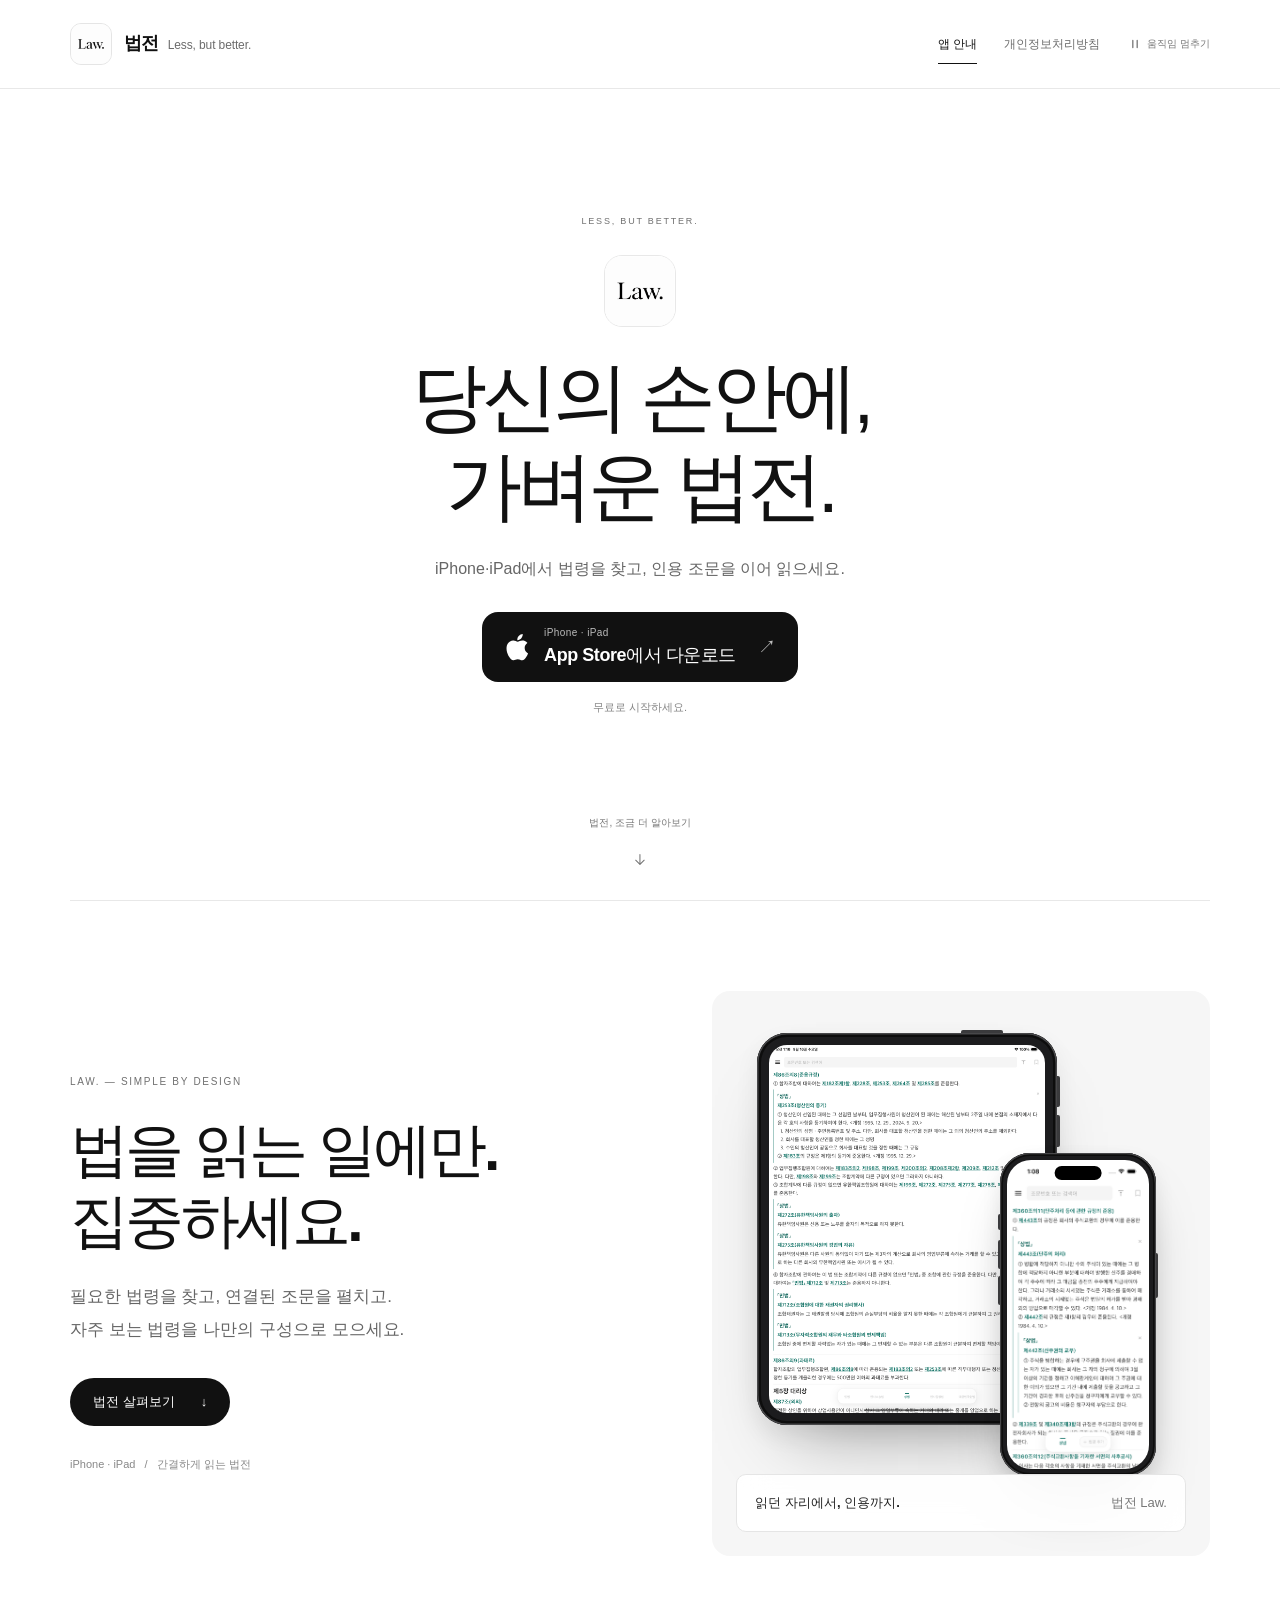
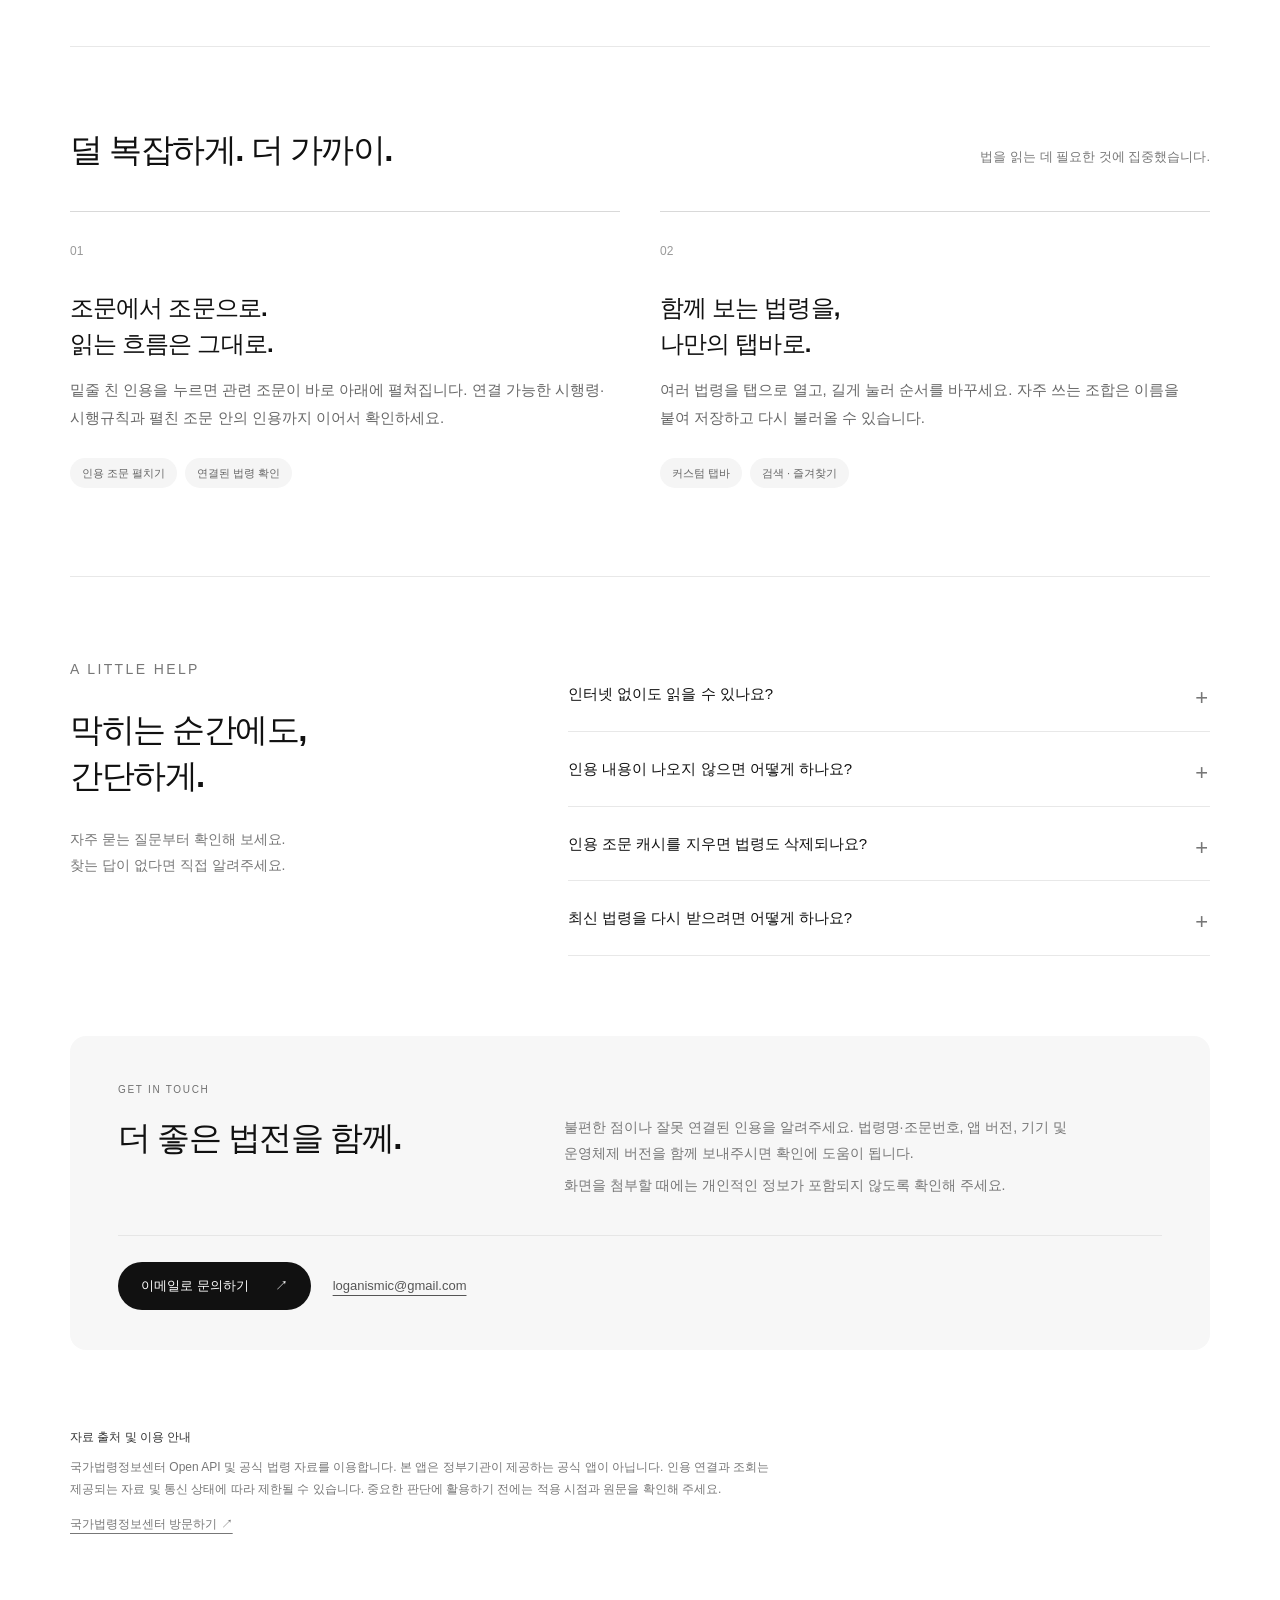
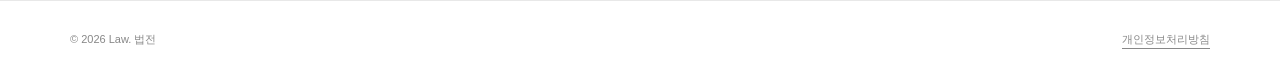
==== commit 0c05bd85: "Remove duplicate help links and align contact box Co-Authored-By: Claude Opus 5.5 <noreply@anthropic" ====
--- a/index.html
+++ b/index.html
@@ -20,7 +20,7 @@
 <title>Law. 법전</title>
 <link rel="icon" type="image/png" sizes="1024x1024" href="./app-icon.png">
 <link rel="apple-touch-icon" sizes="1024x1024" href="./app-icon.png">
-<link rel="stylesheet" href="./style.css?v=6">
+<link rel="stylesheet" href="./style.css?v=7">
 <script type="application/ld+json">
 {
   "@context": "https://schema.org",
@@ -66,7 +66,6 @@
 <div class="header-tools">
 <nav aria-label="주 메뉴">
 <a href="./index.html" aria-current="page">앱 안내</a>
-<a href="./index.html#support">지원</a>
 <a href="./privacy.html" >개인정보처리방침</a>
 </nav>
 <button class="motion-toggle" type="button" aria-pressed="false" hidden><svg viewBox="0 0 16 16" aria-hidden="true"><path d="M5.5 4v8m5-8v8" fill="none" stroke="currentColor" stroke-width="1.5" stroke-linecap="round"/></svg><span>움직임 멈추기</span></button>
@@ -111,7 +110,6 @@
 <div class="actions">
 <a class="button" href="#features">법전 살펴보기 <span aria-hidden="true">↓</span>
 </a>
-<a class="text-link" href="#support">도움이 필요하신가요?</a>
 </div>
 <p class="hero-note">iPhone · iPad &nbsp; / &nbsp; 간결하게 읽는 법전</p>
 </div>
@@ -163,7 +161,6 @@
 <p class="eyebrow">A LITTLE HELP</p>
 <h2>막히는 순간에도,<br>간단하게.</h2>
 <p>자주 묻는 질문부터 확인해 보세요.<br>찾는 답이 없다면 직접 알려주세요.</p>
-<a class="text-link" href="#contact">이메일 문의로 이동 ↗</a>
 </div>
 <div class="faq">
 <details>
@@ -185,18 +182,18 @@
 </div>
 </section>
 <section class="contact" id="contact" data-reveal>
-<div>
+<div class="contact-intro">
 <p class="eyebrow">GET IN TOUCH</p>
 <h2>더 좋은 법전을 함께.</h2>
+</div>
+<div class="contact-body">
 <p>불편한 점이나 잘못 연결된 인용을 알려주세요. 법령명·조문번호, 앱 버전, 기기 및 운영체제 버전을 함께 보내주시면 확인에 도움이 됩니다.</p>
 <p>화면을 첨부할 때에는 개인적인 정보가 포함되지 않도록 확인해 주세요.</p>
 </div>
-<div class="contact-side">
+<div class="contact-actions">
 <a class="button" href="mailto:loganismic@gmail.com?subject=%EB%B2%95%EC%A0%84%20%EC%95%B1%20%EB%AC%B8%EC%9D%98">이메일로 문의하기 <span aria-hidden="true">↗</span>
 </a>
-<p class="email">
-<a href="mailto:loganismic@gmail.com">loganismic@gmail.com</a>
-</p>
+<a class="email" href="mailto:loganismic@gmail.com">loganismic@gmail.com</a>
 </div>
 </section>
 <section class="source">
@@ -209,9 +206,7 @@
 <div class="wrap footer-inner">
 <span>© 2026 Law. 법전</span>
 <div class="footer-links">
-<a href="./index.html#support">앱 지원</a>
 <a href="./privacy.html">개인정보처리방침</a>
-<a href="mailto:loganismic@gmail.com">이메일 문의 ↗</a>
 </div>
 </div>
 </footer>
--- a/style.css
+++ b/style.css
@@ -63,7 +63,6 @@
 .button { display: inline-flex; align-items: center; gap: 26px; padding: 12px 23px; border-radius: 30px; color: white; background: #111; text-decoration: none; font-size: 13px; font-weight: 500; transition: transform .3s var(--ease), background .25s; }
 .button:hover { color: white; background: #333; transform: translateY(-2px); }
 .button:active { transform: scale(.98); }
-.text-link { font-size: 13px; }
 .hero-note { font-size: 11px; color: #888; margin: 28px 0 0; }
 .showcase { height: 565px; position: relative; display: flex; justify-content: center; overflow: hidden; padding-top: 42px; background: #f6f6f6; border-radius: 18px; }
 /* Flat front-facing iPad and iPhone with real captures; side buttons stay visible. */
@@ -108,13 +107,15 @@
 .faq summary::after { content: '+'; position: absolute; right: 2px; top: 21px; font-size: 22px; font-weight: 300; color: #777; transition: transform .24s var(--ease), color .24s; }
 .faq details[open]:not(.is-closing) summary::after { transform: rotate(45deg); color: #111; }
 .faq details p { font-size: 14px; color: #777; padding-right: 25px; margin: 0 0 24px; }
-.contact { padding: 45px 48px; border-radius: 16px; background: #f7f7f7; display: grid; grid-template-columns: 1.3fr 1fr; gap: 48px; margin-bottom: 76px; }
+/* Heading, message and actions share one grid so their edges line up. */
+.contact { padding: 45px 48px 40px; border-radius: 16px; background: #f7f7f7; display: grid; grid-template-columns: .8fr 1.2fr; gap: 0 48px; margin-bottom: 76px; }
 .contact .eyebrow { margin-bottom: 15px; }
-.contact h2 { margin-bottom: 15px; }
-.contact p { color: #777; font-size: 14px; }
-.contact-side { align-self: center; }
+.contact h2 { margin: 0; }
+.contact-body { padding-top: 34px; }
+.contact-body p { color: #777; font-size: 14px; margin: 0 0 6px; max-width: 560px; }
+.contact-actions { grid-column: 1 / -1; display: flex; align-items: center; flex-wrap: wrap; gap: 12px 22px; margin-top: 30px; padding-top: 26px; border-top: 1px solid #e6e6e6; }
 .email { overflow-wrap: anywhere; }
-.contact-side p { font-size: 12px; margin: 16px 0 0; }
+.contact-actions .email { font-size: 13px; color: #555; }
 .source { font-size: 12px; color: #777; max-width: 740px; margin-bottom: 65px; }
 .source strong { display: block; color: #333; font-weight: 550; margin-bottom: 8px; }
 .site-footer { border-top: 1px solid var(--line); padding: 28px 0 35px; }
@@ -182,7 +183,7 @@
 }
 @media (max-width: 900px) {
   .wrap { width: calc(100% - 48px); } .brand small { display: none; }
-  .support-layout { gap: 35px; } .contact { padding: 35px; gap: 25px; }
+  .support-layout { gap: 35px; } .contact { padding: 35px; column-gap: 32px; }
 }
 @media (max-width: 750px) {
   .header-tools { gap: 15px; } nav { gap: 16px; }
@@ -215,7 +216,7 @@
   .section-heading h2, .support-intro h2, .contact h2 { font-size: 28px; } .section-heading > p { margin-top: 10px; }
   .features { grid-template-columns: 1fr; gap: 26px; } .feature { padding: 25px 0 4px; } .feature h3 { font-size: 22px; }
   .support-layout { grid-template-columns: 1fr; gap: 5px; } .support-intro h2 { margin-bottom: 12px; }
-  .contact { grid-template-columns: 1fr; padding: 27px; gap: 16px; margin-bottom: 42px; }
+  .contact { grid-template-columns: 1fr; padding: 27px; margin-bottom: 42px; } .contact-body { padding-top: 14px; } .contact-actions { margin-top: 20px; padding-top: 20px; }
   .source { margin-bottom: 40px; } .footer-inner { flex-direction: column; align-items: flex-start; gap: 12px; }
   .privacy-hero { padding: 47px 0 42px; grid-template-columns: 1fr; gap: 20px; }
   .privacy-hero h1 { font-size: clamp(46px, 12vw, 60px); } .privacy-hero .lead { font-size: 16px; }
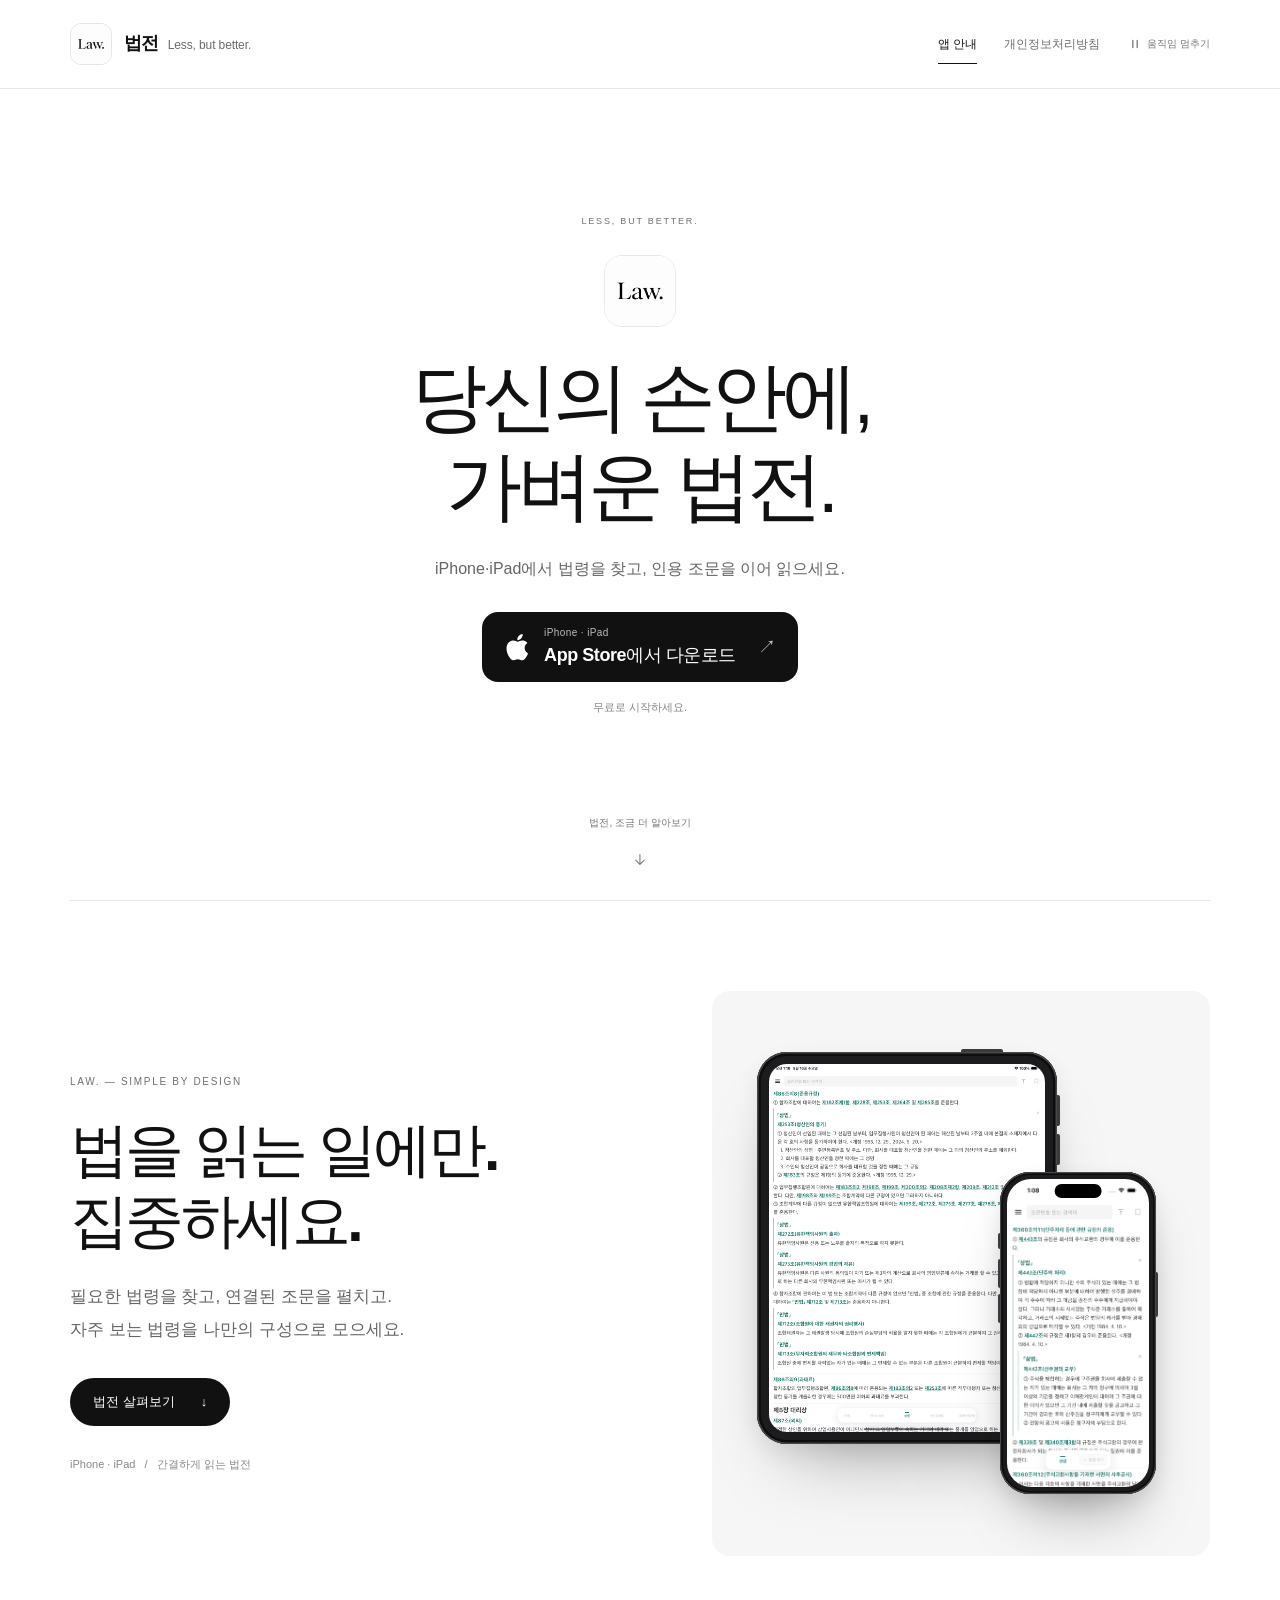
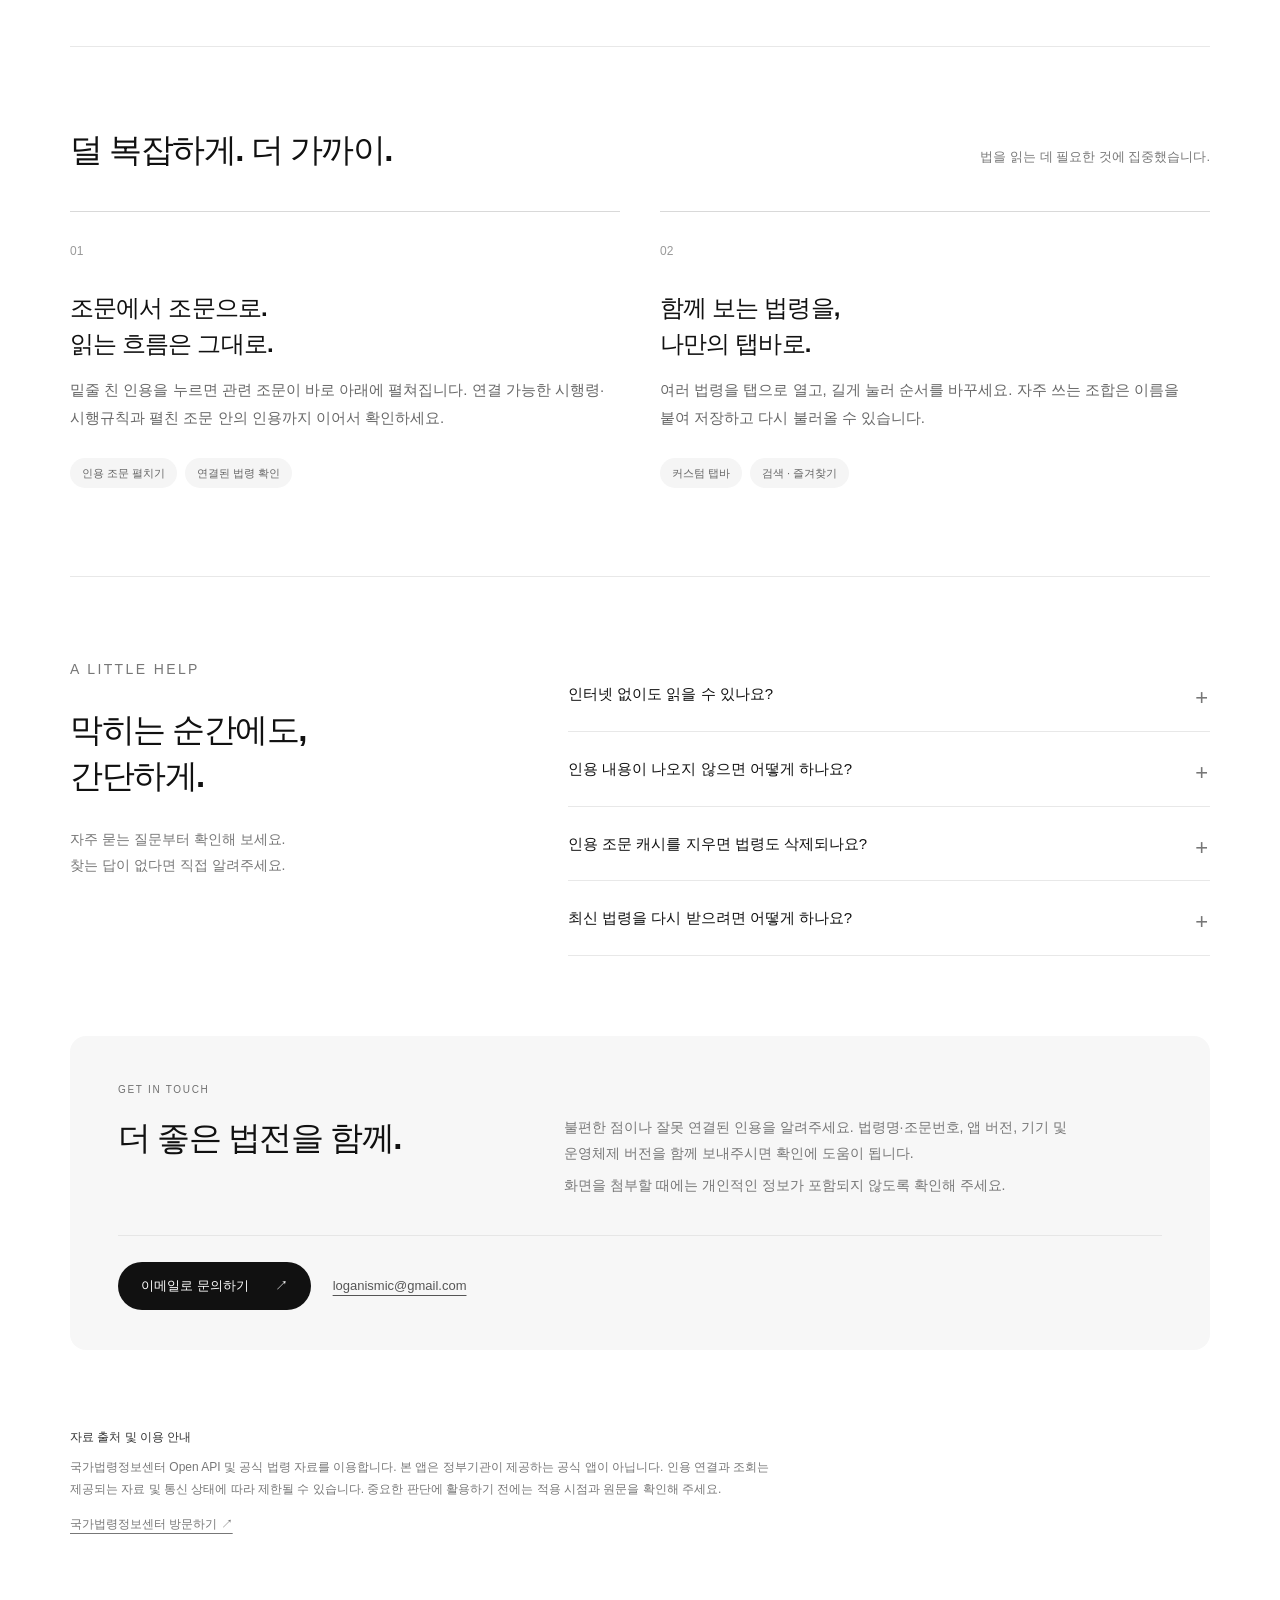
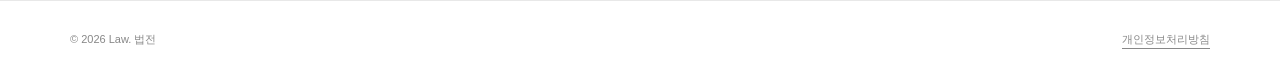
==== commit c96e195c: "Remove caption box from device showcase and center devices Co-Authored-By: Claude Opus 5.5 <noreply@" ====
--- a/index.html
+++ b/index.html
@@ -20,7 +20,7 @@
 <title>Law. 법전</title>
 <link rel="icon" type="image/png" sizes="1024x1024" href="./app-icon.png">
 <link rel="apple-touch-icon" sizes="1024x1024" href="./app-icon.png">
-<link rel="stylesheet" href="./style.css?v=7">
+<link rel="stylesheet" href="./style.css?v=8">
 <script type="application/ld+json">
 {
   "@context": "https://schema.org",
@@ -124,10 +124,6 @@
 <img src="./reading.png" alt="iPhone에서 상법 본문 아래에 인용된 제443조와 제442조를 연속으로 펼친 실제 앱 화면" width="1206" height="2622">
 </div>
 </div>
-<div class="showcase-label">
-<strong>읽던 자리에서, 인용까지.</strong>
-<span>법전 Law.</span>
-</div>
 </div>
 </section>
 <section class="section" id="features" data-reveal>
--- a/style.css
+++ b/style.css
@@ -64,9 +64,9 @@
 .button:hover { color: white; background: #333; transform: translateY(-2px); }
 .button:active { transform: scale(.98); }
 .hero-note { font-size: 11px; color: #888; margin: 28px 0 0; }
-.showcase { height: 565px; position: relative; display: flex; justify-content: center; overflow: hidden; padding-top: 42px; background: #f6f6f6; border-radius: 18px; }
+.showcase { height: 565px; position: relative; display: flex; justify-content: center; align-items: center; overflow: hidden; background: #f6f6f6; border-radius: 18px; }
 /* Flat front-facing iPad and iPhone with real captures; side buttons stay visible. */
-.device-stage { --ipad: 300px; position: relative; width: 100%; height: 100%; }
+.device-stage { --ipad: 300px; position: relative; width: 100%; height: calc(var(--ipad) * 1.48); }
 .device-ipad, .device-iphone { position: absolute; background: #1c1c1e; animation: float 7s ease-in-out infinite; }
 .device-ipad { left: calc(50% - var(--ipad) * .68); top: 0; width: var(--ipad); padding: 12px; border-radius: 30px; box-shadow: inset 0 0 0 1.5px #48484a, inset 0 0 0 4px #0d0d0d, 0 40px 70px -34px #00000059, 0 10px 24px #00000012; }
 .device-iphone { left: calc(50% + var(--ipad) * .13); top: calc(var(--ipad) * .4); width: calc(var(--ipad) * .52); padding: 7px; border-radius: 30px; box-shadow: inset 0 0 0 1.2px #48484a, inset 0 0 0 3px #0d0d0d, 0 34px 60px -24px #00000066, 0 8px 20px #00000014; animation-delay: -3.5s; }
@@ -83,9 +83,6 @@
 .iphone-volume.lower { top: 38%; }
 .iphone-side { right: -2px; top: 31%; width: 2px; height: 14%; border-radius: 0 2px 2px 0; }
 .iphone-island { position: absolute; top: 4%; left: 50%; width: 30%; height: 4.3%; transform: translateX(-50%); border-radius: 99px; background: #000; }
-.showcase-label { position: absolute; bottom: 24px; left: 24px; right: 24px; background: #ffffffea; border: 1px solid #e5e5e5; color: #222; border-radius: 10px; padding: 16px 18px; font-size: 13px; display: flex; justify-content: space-between; gap: 12px; backdrop-filter: blur(16px); }
-.showcase-label strong { font-weight: 550; }
-.showcase-label span { color: #777; }
 .section { padding: 80px 0; border-top: 1px solid var(--line); }
 .section-heading { display: flex; justify-content: space-between; align-items: baseline; gap: 30px; margin-bottom: 38px; }
 .section-heading h2, .contact h2 { font-size: 33px; line-height: 1.4; letter-spacing: -.045em; margin: 0; }
@@ -210,9 +207,8 @@
   .hero { grid-template-columns: 1fr; gap: 35px; padding: 48px 0; }
   .hero-copy { padding: 0; } .hero h2 { font-size: clamp(38px, 10vw, 52px); }
   .lead { font-size: 16px; } .eyebrow { margin-bottom: 20px; }
-  .showcase { height: 440px; border-radius: 14px; padding-top: 28px; } .device-stage { --ipad: 230px; }
-  .showcase-label { left: 18px; right: 18px; font-size: 12px; padding: 14px; }
-  .section { padding: 48px 0; } .section-heading { display: block; margin-bottom: 27px; }
+  .showcase { height: 440px; border-radius: 14px; } .device-stage { --ipad: 230px; }
+    .section { padding: 48px 0; } .section-heading { display: block; margin-bottom: 27px; }
   .section-heading h2, .support-intro h2, .contact h2 { font-size: 28px; } .section-heading > p { margin-top: 10px; }
   .features { grid-template-columns: 1fr; gap: 26px; } .feature { padding: 25px 0 4px; } .feature h3 { font-size: 22px; }
   .support-layout { grid-template-columns: 1fr; gap: 5px; } .support-intro h2 { margin-bottom: 12px; }
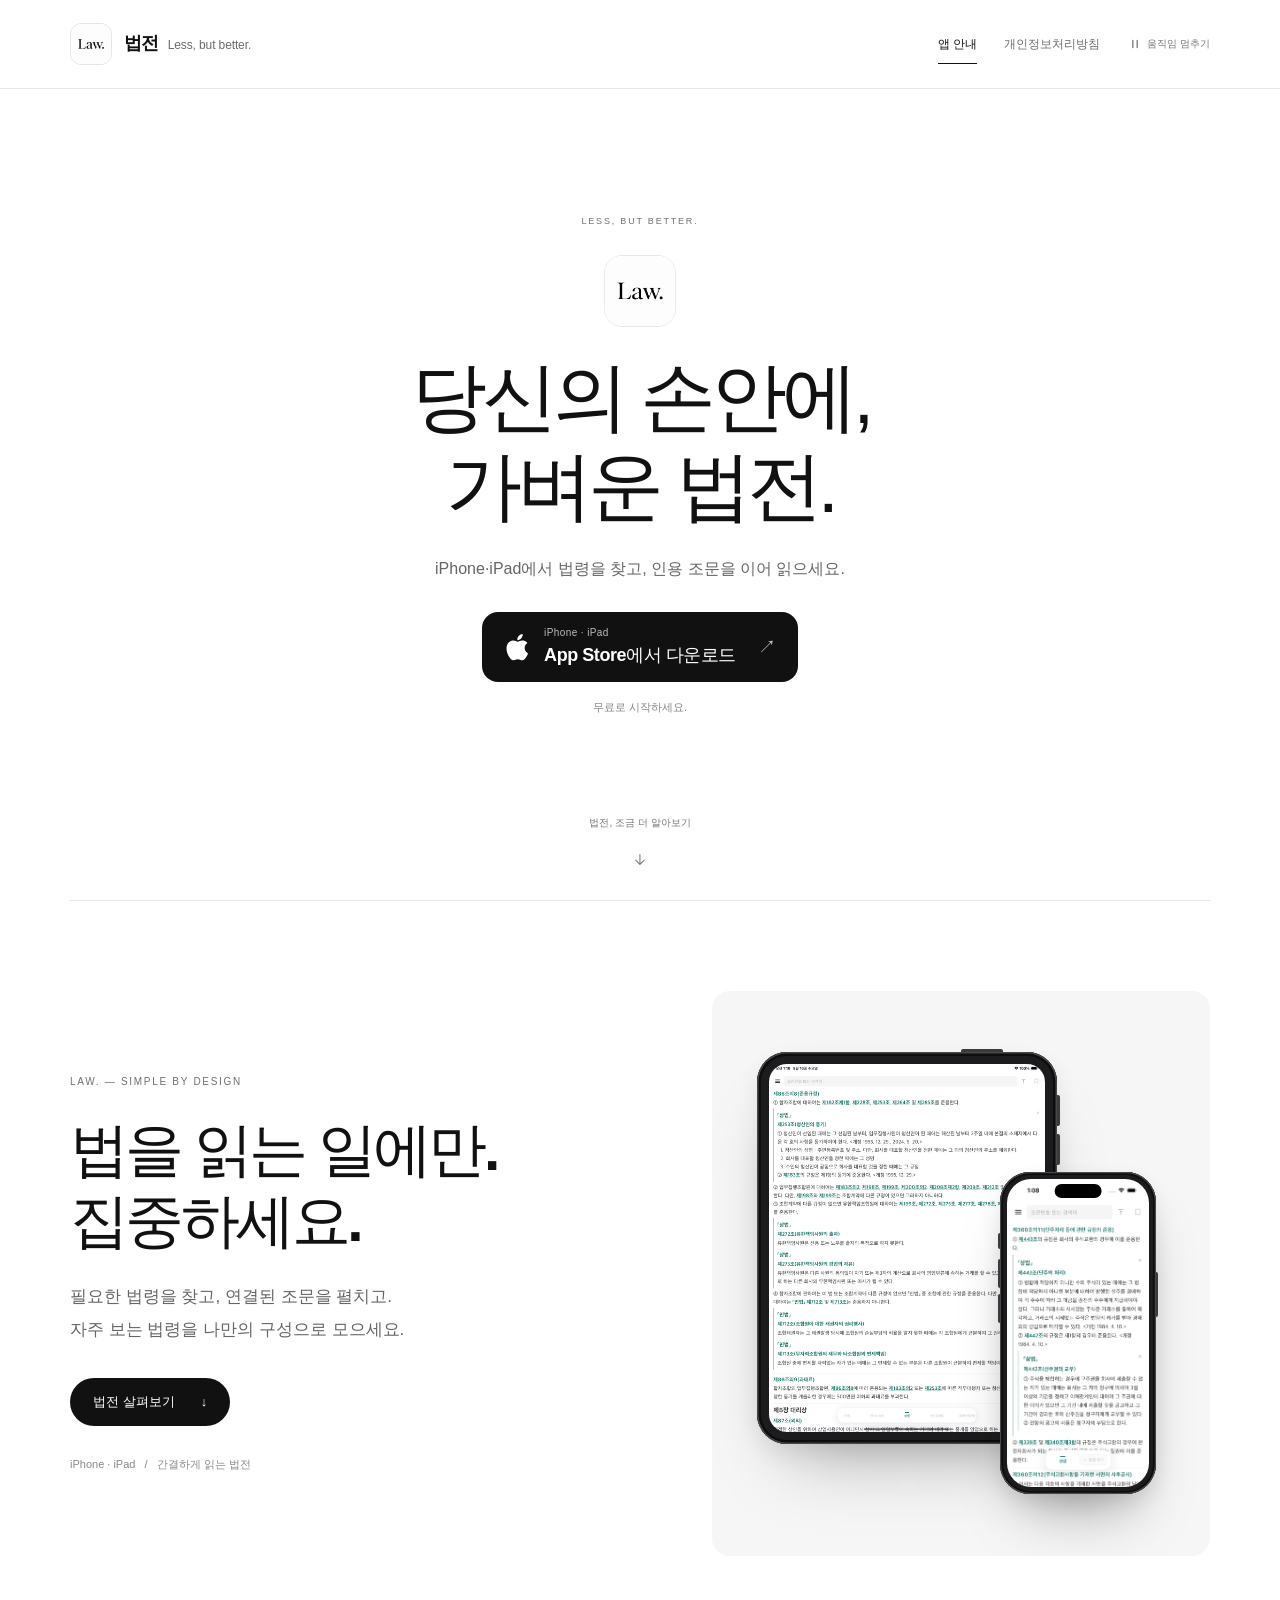
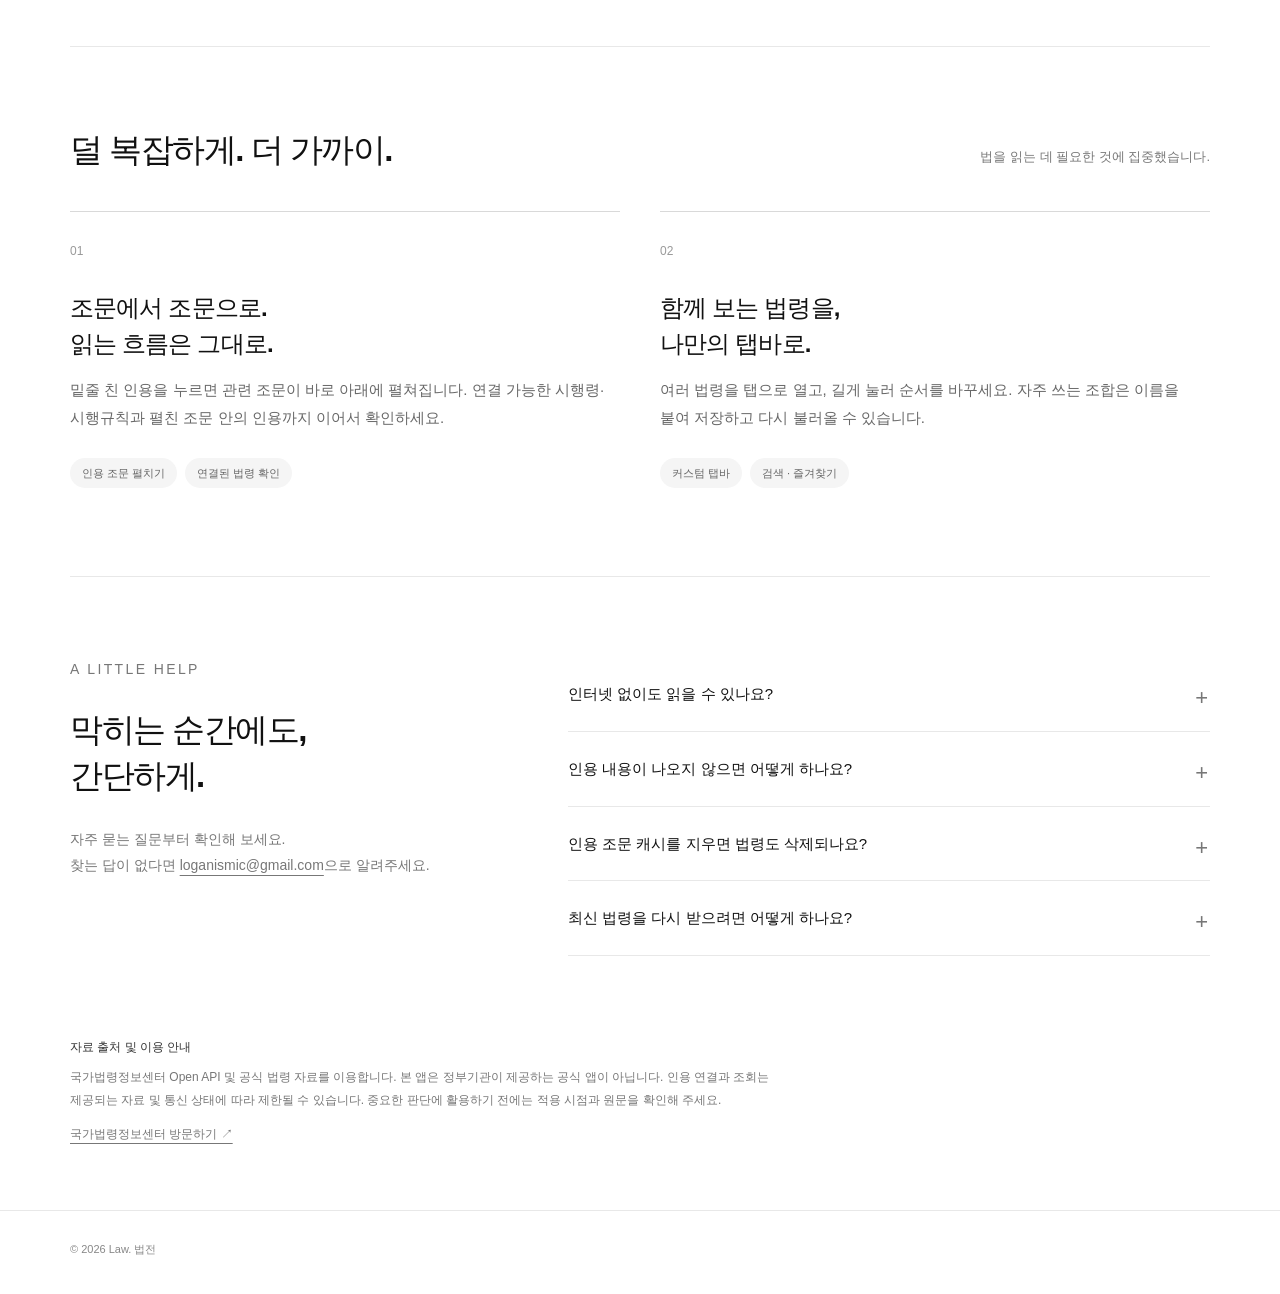
==== commit f41d1a5c: "Remove contact box and footer link, center privacy column without figure Co-Authored-By: Claude Opus" ====
--- a/index.html
+++ b/index.html
@@ -20,7 +20,7 @@
 <title>Law. 법전</title>
 <link rel="icon" type="image/png" sizes="1024x1024" href="./app-icon.png">
 <link rel="apple-touch-icon" sizes="1024x1024" href="./app-icon.png">
-<link rel="stylesheet" href="./style.css?v=8">
+<link rel="stylesheet" href="./style.css?v=10">
 <script type="application/ld+json">
 {
   "@context": "https://schema.org",
@@ -156,7 +156,7 @@
 <div class="support-intro">
 <p class="eyebrow">A LITTLE HELP</p>
 <h2>막히는 순간에도,<br>간단하게.</h2>
-<p>자주 묻는 질문부터 확인해 보세요.<br>찾는 답이 없다면 직접 알려주세요.</p>
+<p>자주 묻는 질문부터 확인해 보세요.<br>찾는 답이 없다면 <a href="mailto:loganismic@gmail.com?subject=%EB%B2%95%EC%A0%84%20%EC%95%B1%20%EB%AC%B8%EC%9D%98">loganismic@gmail.com</a>으로 알려주세요.</p>
 </div>
 <div class="faq">
 <details>
@@ -177,21 +177,6 @@
 </details>
 </div>
 </section>
-<section class="contact" id="contact" data-reveal>
-<div class="contact-intro">
-<p class="eyebrow">GET IN TOUCH</p>
-<h2>더 좋은 법전을 함께.</h2>
-</div>
-<div class="contact-body">
-<p>불편한 점이나 잘못 연결된 인용을 알려주세요. 법령명·조문번호, 앱 버전, 기기 및 운영체제 버전을 함께 보내주시면 확인에 도움이 됩니다.</p>
-<p>화면을 첨부할 때에는 개인적인 정보가 포함되지 않도록 확인해 주세요.</p>
-</div>
-<div class="contact-actions">
-<a class="button" href="mailto:loganismic@gmail.com?subject=%EB%B2%95%EC%A0%84%20%EC%95%B1%20%EB%AC%B8%EC%9D%98">이메일로 문의하기 <span aria-hidden="true">↗</span>
-</a>
-<a class="email" href="mailto:loganismic@gmail.com">loganismic@gmail.com</a>
-</div>
-</section>
 <section class="source">
 <strong>자료 출처 및 이용 안내</strong>
 <p>국가법령정보센터 Open API 및 공식 법령 자료를 이용합니다. 본 앱은 정부기관이 제공하는 공식 앱이 아닙니다. 인용 연결과 조회는 제공되는 자료 및 통신 상태에 따라 제한될 수 있습니다. 중요한 판단에 활용하기 전에는 적용 시점과 원문을 확인해 주세요.</p>
@@ -201,12 +186,9 @@
 <footer class="site-footer">
 <div class="wrap footer-inner">
 <span>© 2026 Law. 법전</span>
-<div class="footer-links">
-<a href="./privacy.html">개인정보처리방침</a>
-</div>
 </div>
 </footer>
-<script src="./script.js?v=2" defer>
+<script src="./script.js?v=3" defer>
 </script>
 </body>
 </html>
--- a/style.css
+++ b/style.css
@@ -85,7 +85,7 @@
 .iphone-island { position: absolute; top: 4%; left: 50%; width: 30%; height: 4.3%; transform: translateX(-50%); border-radius: 99px; background: #000; }
 .section { padding: 80px 0; border-top: 1px solid var(--line); }
 .section-heading { display: flex; justify-content: space-between; align-items: baseline; gap: 30px; margin-bottom: 38px; }
-.section-heading h2, .contact h2 { font-size: 33px; line-height: 1.4; letter-spacing: -.045em; margin: 0; }
+.section-heading h2 { font-size: 33px; line-height: 1.4; letter-spacing: -.045em; margin: 0; }
 .section-heading > p { font-size: 13px; color: #777; margin: 0; }
 .features { display: grid; grid-template-columns: 1fr 1fr; gap: 40px; }
 .feature { padding: 28px 0 8px; border-top: 1px solid #d9d9d9; }
@@ -104,50 +104,21 @@
 .faq summary::after { content: '+'; position: absolute; right: 2px; top: 21px; font-size: 22px; font-weight: 300; color: #777; transition: transform .24s var(--ease), color .24s; }
 .faq details[open]:not(.is-closing) summary::after { transform: rotate(45deg); color: #111; }
 .faq details p { font-size: 14px; color: #777; padding-right: 25px; margin: 0 0 24px; }
-/* Heading, message and actions share one grid so their edges line up. */
-.contact { padding: 45px 48px 40px; border-radius: 16px; background: #f7f7f7; display: grid; grid-template-columns: .8fr 1.2fr; gap: 0 48px; margin-bottom: 76px; }
-.contact .eyebrow { margin-bottom: 15px; }
-.contact h2 { margin: 0; }
-.contact-body { padding-top: 34px; }
-.contact-body p { color: #777; font-size: 14px; margin: 0 0 6px; max-width: 560px; }
-.contact-actions { grid-column: 1 / -1; display: flex; align-items: center; flex-wrap: wrap; gap: 12px 22px; margin-top: 30px; padding-top: 26px; border-top: 1px solid #e6e6e6; }
 .email { overflow-wrap: anywhere; }
-.contact-actions .email { font-size: 13px; color: #555; }
 .source { font-size: 12px; color: #777; max-width: 740px; margin-bottom: 65px; }
 .source strong { display: block; color: #333; font-weight: 550; margin-bottom: 8px; }
 .site-footer { border-top: 1px solid var(--line); padding: 28px 0 35px; }
 .footer-inner { display: flex; justify-content: space-between; align-items: center; gap: 20px; font-size: 11px; color: #888; }
-.footer-links { display: flex; gap: 20px; }
 
 /* Thin document lines and restrained movement, all in black and white. */
-.privacy-hero { display: grid; grid-template-columns: 1.15fr 1fr; align-items: center; gap: 60px; padding: 78px 0 68px; }
+/* One centered reading column for the whole privacy page. */
+.privacy-hero, .privacy-layout { max-width: 760px; margin: 0 auto; }
+.privacy-hero { padding: 78px 0 56px; }
 .privacy-hero h1 { font-size: clamp(46px, 5.7vw, 70px); font-weight: 520; line-height: 1.2; letter-spacing: -.065em; margin-bottom: 25px; }
 .privacy-hero-copy { animation: arrive .7s var(--ease) both; }
 .privacy-hero .lead { font-size: 16px; }
 .meta { max-width: 430px; margin: 28px 0 0; padding-top: 22px; border-top: 1px solid var(--line); color: #888; font-size: 11px; line-height: 1.9; }
-.privacy-figure { margin: 0; min-width: 0; }
-.document-figure { display: block; width: 100%; max-width: 450px; margin: auto; }
-.figure-guide { stroke: #f0f0f0; stroke-width: .8; }
-.figure-lines { stroke: #d5d5d5; stroke-width: 1; stroke-linecap: round; }
-.figure-wordmark { fill: #111; font: 24px Georgia, serif; }
-.figure-title { fill: #222; font-size: 16px; letter-spacing: -.5px; font-weight: 500; }
-.figure-footnote { fill: #888; font-size: 7px; letter-spacing: .4px; }
-.sheet-back { transform-origin: 240px 210px; animation: sheet-back 10s ease-in-out infinite; }
-.sheet-front { animation: sheet-drift 8s ease-in-out infinite; }
-.figure-orbit { stroke: #ededed; stroke-width: 1; }
-.figure-motion { stroke: #8c8c8c; stroke-width: 1; stroke-linecap: round; stroke-dasharray: 24 185; animation: line-travel 9s linear infinite; }
-.privacy-layout { display: grid; grid-template-columns: 245px minmax(0, 1fr); gap: 75px; padding-bottom: 85px; }
-.toc { position: sticky; top: 30px; align-self: start; padding: 25px 21px; border: 1px solid #ededed; border-radius: 12px; }
-.toc-eyebrow { display: block; font-size: 8px; letter-spacing: .14em; color: #999; margin-bottom: 8px; }
-.toc strong { display: block; font-size: 14px; font-weight: 550; margin-bottom: 20px; }
-.toc a { display: block; font-size: 12px; text-decoration: none; color: #777; padding: 8px 10px; margin: 0 -10px 2px; border-radius: 6px; transition: background .25s, color .25s; }
-.toc a:hover, .toc a.is-active { background: #f6f6f6; color: #111; }
-.toc a.is-active { font-weight: 550; }
-.reading-status { display: flex; align-items: center; justify-content: space-between; flex-wrap: wrap; gap: 10px; margin-top: 24px; padding-top: 20px; border-top: 1px solid var(--line); color: #888; font-size: 10px; }
-.reading-status[hidden] { display: none; }
-.reading-status output { font-variant-numeric: tabular-nums; font-size: 11px; color: #444; }
-.reading-track { width: 100%; height: 2px; background: #efefef; overflow: hidden; }
-.reading-track > span { display: block; width: 100%; height: 100%; background: #444; transform: scaleX(0); transform-origin: left; transition: transform .2s linear; }
+.privacy-layout { padding-bottom: 85px; }
 .policy section { padding: 32px 0; border-bottom: 1px solid var(--line); scroll-margin-top: 32px; }
 .policy section:last-child { border-bottom: 0; }
 .policy h2 { font-size: 22px; letter-spacing: -.035em; line-height: 1.5; margin-bottom: 18px; }
@@ -159,9 +130,6 @@
 .motion-ready [data-reveal] { opacity: 0; transform: translateY(12px); transition: opacity .65s var(--ease) var(--reveal-delay, 0s), transform .65s var(--ease) var(--reveal-delay, 0s); }
 .motion-ready [data-reveal].is-visible { opacity: 1; transform: none; }
 @keyframes arrive { from { opacity: 0; transform: translateY(10px); } to { opacity: 1; transform: none; } }
-@keyframes sheet-drift { 0%, 100% { transform: translateY(0); } 50% { transform: translateY(-4px); } }
-@keyframes sheet-back { 0%, 100% { transform: rotate(0); } 50% { transform: rotate(-1.5deg); } }
-@keyframes line-travel { to { stroke-dashoffset: -418; } }
 @keyframes float { 0%, 100% { transform: translateY(0); } 50% { transform: translateY(-8px); } }
 @keyframes nudge { 0%, 65%, 100% { transform: translateY(0); } 80% { transform: translateY(2px); } }
 
@@ -176,19 +144,14 @@
 @media (max-width: 1000px) {
   .header-tools { gap: 20px; } nav { gap: 20px; }
   .hero { gap: 35px; } .showcase { height: 490px; } .device-stage { --ipad: 260px; }
-  .privacy-hero { gap: 20px; } .privacy-layout { grid-template-columns: 215px minmax(0, 1fr); gap: 45px; }
 }
 @media (max-width: 900px) {
   .wrap { width: calc(100% - 48px); } .brand small { display: none; }
-  .support-layout { gap: 35px; } .contact { padding: 35px; column-gap: 32px; }
+  .support-layout { gap: 35px; }
 }
 @media (max-width: 750px) {
   .header-tools { gap: 15px; } nav { gap: 16px; }
   .privacy-hero h1 { font-size: 48px; } .privacy-hero .lead { font-size: 15px; }
-  .privacy-layout { grid-template-columns: 1fr; gap: 30px; }
-  .toc { position: static; display: grid; grid-template-columns: 1fr 1fr; gap: 3px 18px; }
-  .toc-eyebrow, .toc strong, .reading-status { grid-column: 1 / -1; }
-  .toc strong { margin-bottom: 8px; } .reading-status { margin-top: 12px; padding-top: 14px; }
 }
 @media (max-width: 650px) {
   .wrap { width: calc(100% - 40px); }
@@ -209,16 +172,13 @@
   .lead { font-size: 16px; } .eyebrow { margin-bottom: 20px; }
   .showcase { height: 440px; border-radius: 14px; } .device-stage { --ipad: 230px; }
     .section { padding: 48px 0; } .section-heading { display: block; margin-bottom: 27px; }
-  .section-heading h2, .support-intro h2, .contact h2 { font-size: 28px; } .section-heading > p { margin-top: 10px; }
+  .section-heading h2, .support-intro h2 { font-size: 28px; } .section-heading > p { margin-top: 10px; }
   .features { grid-template-columns: 1fr; gap: 26px; } .feature { padding: 25px 0 4px; } .feature h3 { font-size: 22px; }
   .support-layout { grid-template-columns: 1fr; gap: 5px; } .support-intro h2 { margin-bottom: 12px; }
-  .contact { grid-template-columns: 1fr; padding: 27px; margin-bottom: 42px; } .contact-body { padding-top: 14px; } .contact-actions { margin-top: 20px; padding-top: 20px; }
   .source { margin-bottom: 40px; } .footer-inner { flex-direction: column; align-items: flex-start; gap: 12px; }
-  .privacy-hero { padding: 47px 0 42px; grid-template-columns: 1fr; gap: 20px; }
-  .privacy-hero h1 { font-size: clamp(46px, 12vw, 60px); } .privacy-hero .lead { font-size: 16px; }
+  .privacy-hero { padding: 47px 0 34px; }
+  .privacy-hero h1 { font-size: clamp(34px, 9.6vw, 46px); } .privacy-hero .lead { font-size: 16px; }
   .meta { margin-top: 25px; padding-top: 18px; font-size: 10px; }
-  .privacy-figure { width: 100%; max-width: 310px; margin: 0 auto; }
-  .toc { padding: 23px 21px; gap: 3px 16px; } .toc a { font-size: 11px; line-height: 1.7; }
   .policy h2 { font-size: 21px; }
   .policy section { padding: 26px 0; } .policy section.card { padding: 25px; } .policy p { font-size: 14px; }
   .privacy-layout { padding-bottom: 50px; }
@@ -226,7 +186,6 @@
 @media (max-width: 360px) {
   .wrap { width: calc(100% - 32px); } .download-content h1 { font-size: 40px; }
   .download-description { font-size: 13px; } .header-tools > nav { font-size: 11px; }
-  .toc { grid-template-columns: 1fr; } .footer-links { flex-wrap: wrap; gap: 10px 18px; }
 }
 .motion-paused *, .motion-paused *::before, .motion-paused *::after { animation: none !important; transition: none !important; }
 .motion-paused [data-reveal] { opacity: 1; transform: none; }
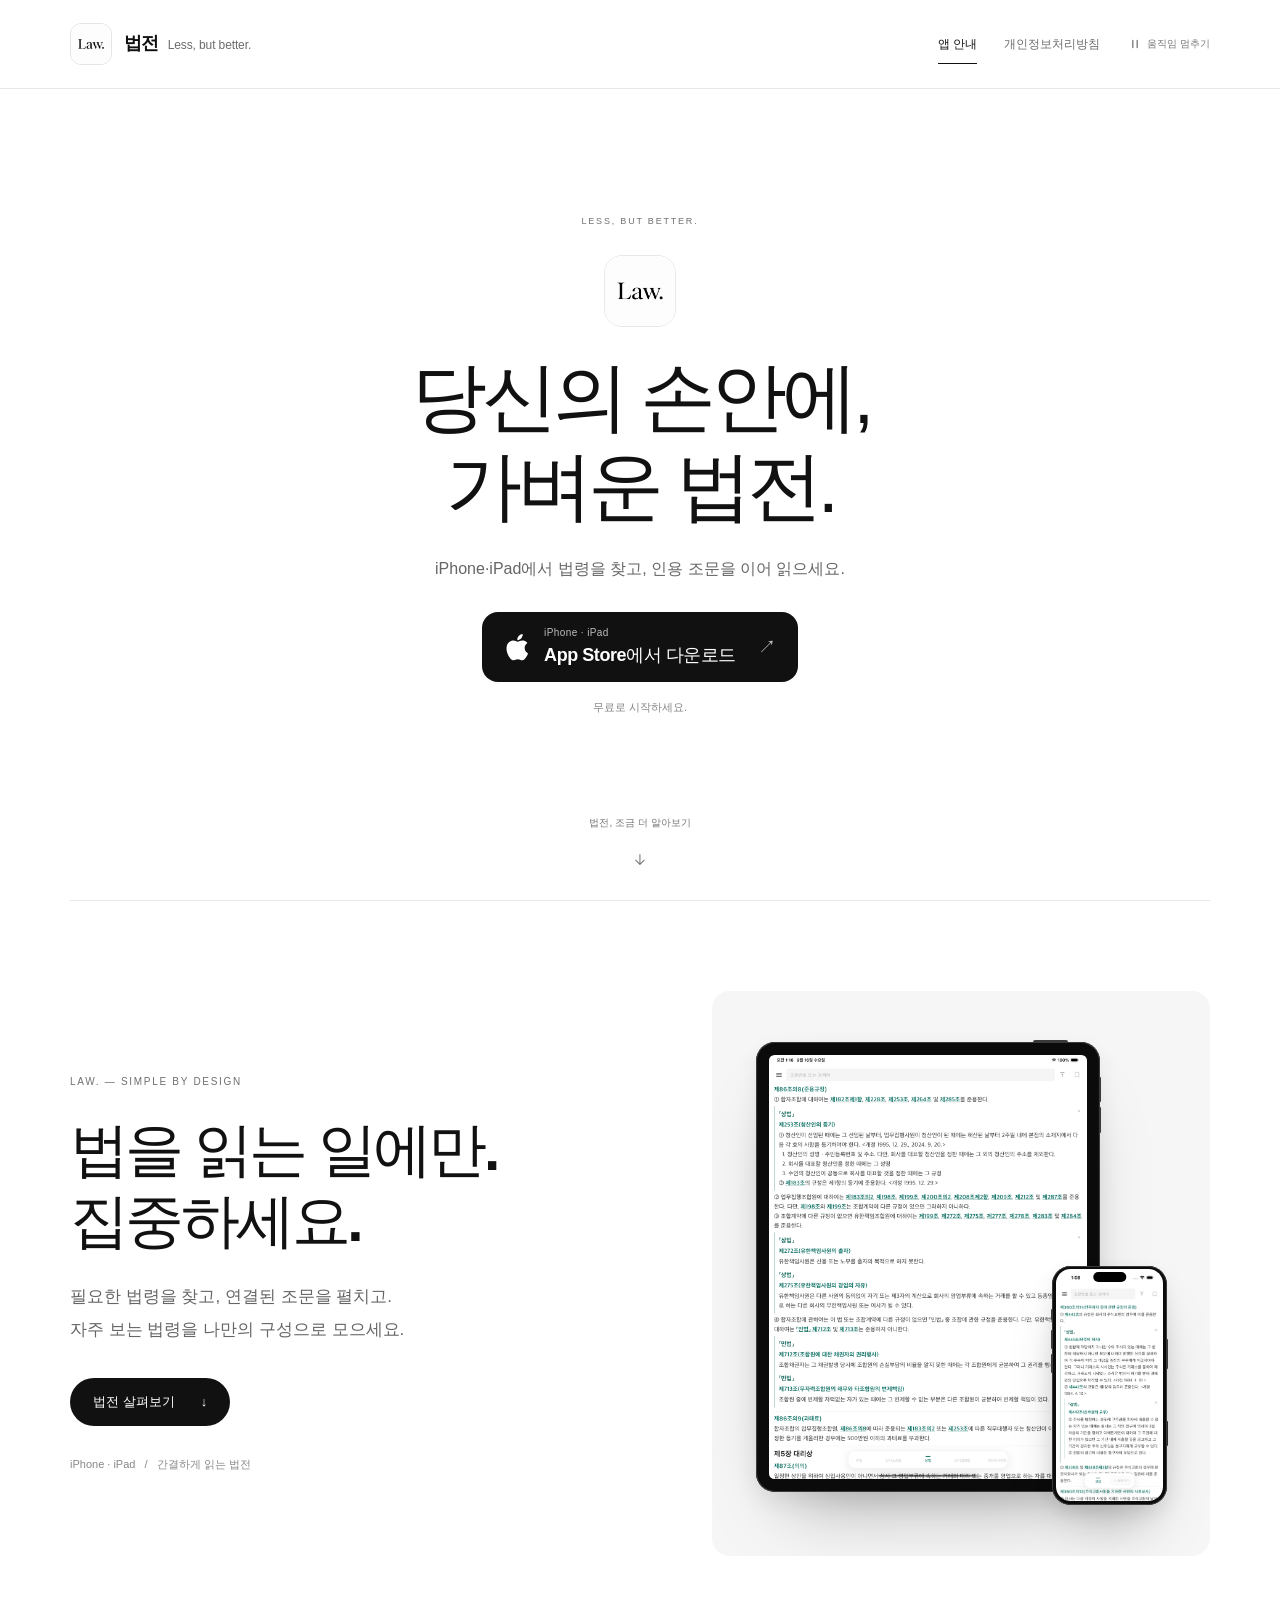
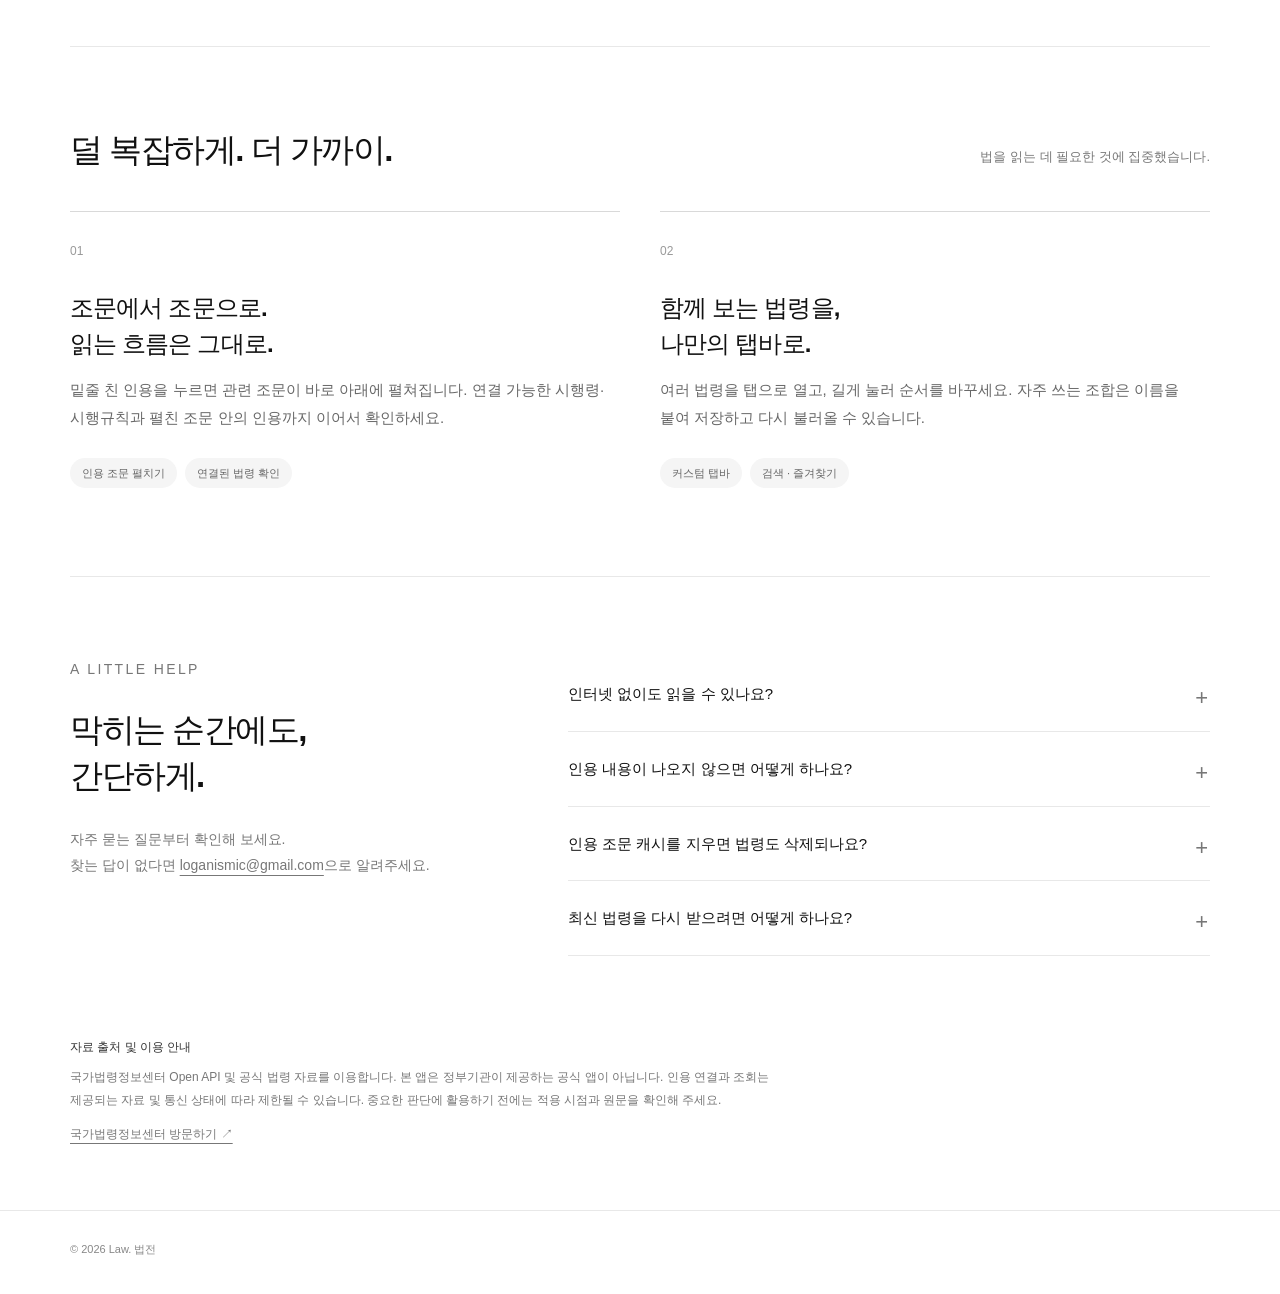
==== commit 1e9c1002: "Draw iPad Pro 13 (M4) and iPhone 17 to spec, unbox privacy section 6 Co-Authored-By: Claude Opus 5.5" ====
--- a/index.html
+++ b/index.html
@@ -20,7 +20,7 @@
 <title>Law. 법전</title>
 <link rel="icon" type="image/png" sizes="1024x1024" href="./app-icon.png">
 <link rel="apple-touch-icon" sizes="1024x1024" href="./app-icon.png">
-<link rel="stylesheet" href="./style.css?v=10">
+<link rel="stylesheet" href="./style.css?v=11">
 <script type="application/ld+json">
 {
   "@context": "https://schema.org",
@@ -116,11 +116,11 @@
 <div class="showcase" data-reveal>
 <div class="device-stage">
 <div class="device-ipad">
-<span class="ipad-top" aria-hidden="true"></span><span class="ipad-volume" aria-hidden="true"></span><span class="ipad-volume lower" aria-hidden="true"></span>
+<span class="ipad-top" aria-hidden="true"></span><span class="ipad-volume" aria-hidden="true"></span><span class="ipad-volume lower" aria-hidden="true"></span><span class="ipad-camera" aria-hidden="true"></span>
 <img src="./ipad-reading.png" alt="iPad에서 상법 조문 아래에 인용 조문을 여러 개 펼친 실제 앱 화면" width="1032" height="1376" fetchpriority="high">
 </div>
 <div class="device-iphone">
-<span class="iphone-action" aria-hidden="true"></span><span class="iphone-volume" aria-hidden="true"></span><span class="iphone-volume lower" aria-hidden="true"></span><span class="iphone-side" aria-hidden="true"></span><span class="iphone-island" aria-hidden="true"></span>
+<span class="iphone-action" aria-hidden="true"></span><span class="iphone-volume" aria-hidden="true"></span><span class="iphone-volume lower" aria-hidden="true"></span><span class="iphone-side" aria-hidden="true"></span><span class="iphone-control" aria-hidden="true"></span><span class="iphone-island" aria-hidden="true"></span>
 <img src="./reading.png" alt="iPhone에서 상법 본문 아래에 인용된 제443조와 제442조를 연속으로 펼친 실제 앱 화면" width="1206" height="2622">
 </div>
 </div>
--- a/style.css
+++ b/style.css
@@ -66,23 +66,28 @@
 .hero-note { font-size: 11px; color: #888; margin: 28px 0 0; }
 .showcase { height: 565px; position: relative; display: flex; justify-content: center; align-items: center; overflow: hidden; background: #f6f6f6; border-radius: 18px; }
 /* Flat front-facing iPad and iPhone with real captures; side buttons stay visible. */
-.device-stage { --ipad: 300px; position: relative; width: 100%; height: calc(var(--ipad) * 1.48); }
-.device-ipad, .device-iphone { position: absolute; background: #1c1c1e; animation: float 7s ease-in-out infinite; }
-.device-ipad { left: calc(50% - var(--ipad) * .68); top: 0; width: var(--ipad); padding: 12px; border-radius: 30px; box-shadow: inset 0 0 0 1.5px #48484a, inset 0 0 0 4px #0d0d0d, 0 40px 70px -34px #00000059, 0 10px 24px #00000012; }
-.device-iphone { left: calc(50% + var(--ipad) * .13); top: calc(var(--ipad) * .4); width: calc(var(--ipad) * .52); padding: 7px; border-radius: 30px; box-shadow: inset 0 0 0 1.2px #48484a, inset 0 0 0 3px #0d0d0d, 0 34px 60px -24px #00000066, 0 8px 20px #00000014; animation-delay: -3.5s; }
-.device-ipad img, .device-iphone img { display: block; width: 100%; height: auto; }
-.device-ipad img { border-radius: 18px; }
-.device-iphone img { border-radius: 24px; }
-.ipad-top, .ipad-volume, .iphone-action, .iphone-volume, .iphone-side { position: absolute; background: #3a3a3c; }
-.ipad-top { top: -3px; right: 18%; width: 14%; height: 3px; border-radius: 2px 2px 0 0; }
-.ipad-volume { right: -3px; top: 11%; width: 3px; height: 8%; border-radius: 0 2px 2px 0; }
-.ipad-volume.lower { top: 21%; }
-.iphone-action, .iphone-volume { left: -2px; width: 2px; border-radius: 2px 0 0 2px; }
-.iphone-action { top: 19%; height: 5%; }
-.iphone-volume { top: 27%; height: 9%; }
-.iphone-volume.lower { top: 38%; }
-.iphone-side { right: -2px; top: 31%; width: 2px; height: 14%; border-radius: 0 2px 2px 0; }
-.iphone-island { position: absolute; top: 4%; left: 50%; width: 30%; height: 4.3%; transform: translateX(-50%); border-radius: 99px; background: #000; }
+.device-stage { --mm: 1.6px; position: relative; width: 100%; height: calc(var(--mm) * 290); }
+/* Drawn to scale from Apple specs: iPad Pro 13" (M4) 215.5 x 281.6 mm, display 2064 x 2752 at 264 ppi
+   (198.6 x 264.8 mm); iPhone 17 71.5 x 149.6 mm, display 1206 x 2622 at 460 ppi (66.6 x 144.8 mm). */
+.device-ipad, .device-iphone { position: absolute; box-sizing: border-box; background: #0b0b0c; animation: float 7s ease-in-out infinite; }
+.device-ipad { left: calc(50% - var(--mm) * 128.5); top: 0; width: calc(var(--mm) * 215.5); height: calc(var(--mm) * 281.6); padding: calc(var(--mm) * 8.4) calc(var(--mm) * 8.45); border-radius: calc(var(--mm) * 11.9); box-shadow: inset 0 0 0 calc(var(--mm) * .7) #3a3a3c, 0 40px 70px -34px #00000059, 0 10px 24px #00000012; }
+.device-iphone { left: calc(50% + var(--mm) * 57); top: calc(var(--mm) * 140); width: calc(var(--mm) * 71.5); height: calc(var(--mm) * 149.6); padding: calc(var(--mm) * 2.41) calc(var(--mm) * 2.45); border-radius: calc(var(--mm) * 11.6); box-shadow: inset 0 0 0 calc(var(--mm) * .6) #3a3a3c, 0 34px 60px -24px #00000066, 0 8px 20px #00000014; animation-delay: -3.5s; }
+.device-ipad img, .device-iphone img { display: block; width: 100%; height: 100%; }
+.device-ipad img { border-radius: calc(var(--mm) * 3.46); }
+.device-iphone img { border-radius: calc(var(--mm) * 9.1); }
+.ipad-top, .ipad-volume, .iphone-action, .iphone-volume, .iphone-side, .iphone-control { position: absolute; background: #3a3a3c; }
+.ipad-top { top: calc(var(--mm) * -.7); right: calc(var(--mm) * 20); width: calc(var(--mm) * 22); height: calc(var(--mm) * .7); border-radius: 2px 2px 0 0; }
+.ipad-volume { right: calc(var(--mm) * -.7); top: calc(var(--mm) * 22); width: calc(var(--mm) * .7); height: calc(var(--mm) * 16); border-radius: 0 2px 2px 0; }
+.ipad-volume.lower { top: calc(var(--mm) * 41); }
+.ipad-camera { position: absolute; right: calc(var(--mm) * 3.6); top: 50%; width: calc(var(--mm) * 1.6); height: calc(var(--mm) * 1.6); margin-top: calc(var(--mm) * -.8); border-radius: 50%; background: #1d2230; }
+.iphone-action, .iphone-volume { left: calc(var(--mm) * -.6); width: calc(var(--mm) * .6); border-radius: 2px 0 0 2px; }
+.iphone-action { top: calc(var(--mm) * 27); height: calc(var(--mm) * 7); }
+.iphone-volume { top: calc(var(--mm) * 40); height: calc(var(--mm) * 12); }
+.iphone-volume.lower { top: calc(var(--mm) * 55); }
+.iphone-side, .iphone-control { right: calc(var(--mm) * -.6); width: calc(var(--mm) * .6); border-radius: 0 2px 2px 0; }
+.iphone-side { top: calc(var(--mm) * 46); height: calc(var(--mm) * 19); }
+.iphone-control { top: calc(var(--mm) * 97); height: calc(var(--mm) * 16); background: #2c2c2e; }
+.iphone-island { position: absolute; top: calc(var(--mm) * 4.2); left: 50%; width: calc(var(--mm) * 20.9); height: calc(var(--mm) * 6.2); transform: translateX(-50%); border-radius: 99px; background: #000; }
 .section { padding: 80px 0; border-top: 1px solid var(--line); }
 .section-heading { display: flex; justify-content: space-between; align-items: baseline; gap: 30px; margin-bottom: 38px; }
 .section-heading h2 { font-size: 33px; line-height: 1.4; letter-spacing: -.045em; margin: 0; }
@@ -123,8 +128,6 @@
 .policy section:last-child { border-bottom: 0; }
 .policy h2 { font-size: 22px; letter-spacing: -.035em; line-height: 1.5; margin-bottom: 18px; }
 .policy p { color: #666; font-size: 15px; line-height: 1.95; margin-bottom: 16px; }
-.policy section.card { border: 0; border-radius: 12px; padding: 30px; background: #f7f7f7; margin: 20px 0; }
-.policy section.card a { color: #111; }
 
 /* Native-feeling ease-out: small displacement, no bounce or forced delay. */
 .motion-ready [data-reveal] { opacity: 0; transform: translateY(12px); transition: opacity .65s var(--ease) var(--reveal-delay, 0s), transform .65s var(--ease) var(--reveal-delay, 0s); }
@@ -143,7 +146,7 @@
 }
 @media (max-width: 1000px) {
   .header-tools { gap: 20px; } nav { gap: 20px; }
-  .hero { gap: 35px; } .showcase { height: 490px; } .device-stage { --ipad: 260px; }
+  .hero { gap: 35px; } .showcase { height: 490px; } .device-stage { --mm: 1.4px; }
 }
 @media (max-width: 900px) {
   .wrap { width: calc(100% - 48px); } .brand small { display: none; }
@@ -170,7 +173,7 @@
   .hero { grid-template-columns: 1fr; gap: 35px; padding: 48px 0; }
   .hero-copy { padding: 0; } .hero h2 { font-size: clamp(38px, 10vw, 52px); }
   .lead { font-size: 16px; } .eyebrow { margin-bottom: 20px; }
-  .showcase { height: 440px; border-radius: 14px; } .device-stage { --ipad: 230px; }
+  .showcase { height: 440px; border-radius: 14px; } .device-stage { --mm: 1.2px; }
     .section { padding: 48px 0; } .section-heading { display: block; margin-bottom: 27px; }
   .section-heading h2, .support-intro h2 { font-size: 28px; } .section-heading > p { margin-top: 10px; }
   .features { grid-template-columns: 1fr; gap: 26px; } .feature { padding: 25px 0 4px; } .feature h3 { font-size: 22px; }
@@ -180,7 +183,7 @@
   .privacy-hero h1 { font-size: clamp(34px, 9.6vw, 46px); } .privacy-hero .lead { font-size: 16px; }
   .meta { margin-top: 25px; padding-top: 18px; font-size: 10px; }
   .policy h2 { font-size: 21px; }
-  .policy section { padding: 26px 0; } .policy section.card { padding: 25px; } .policy p { font-size: 14px; }
+  .policy section { padding: 26px 0; } .policy p { font-size: 14px; }
   .privacy-layout { padding-bottom: 50px; }
 }
 @media (max-width: 360px) {
